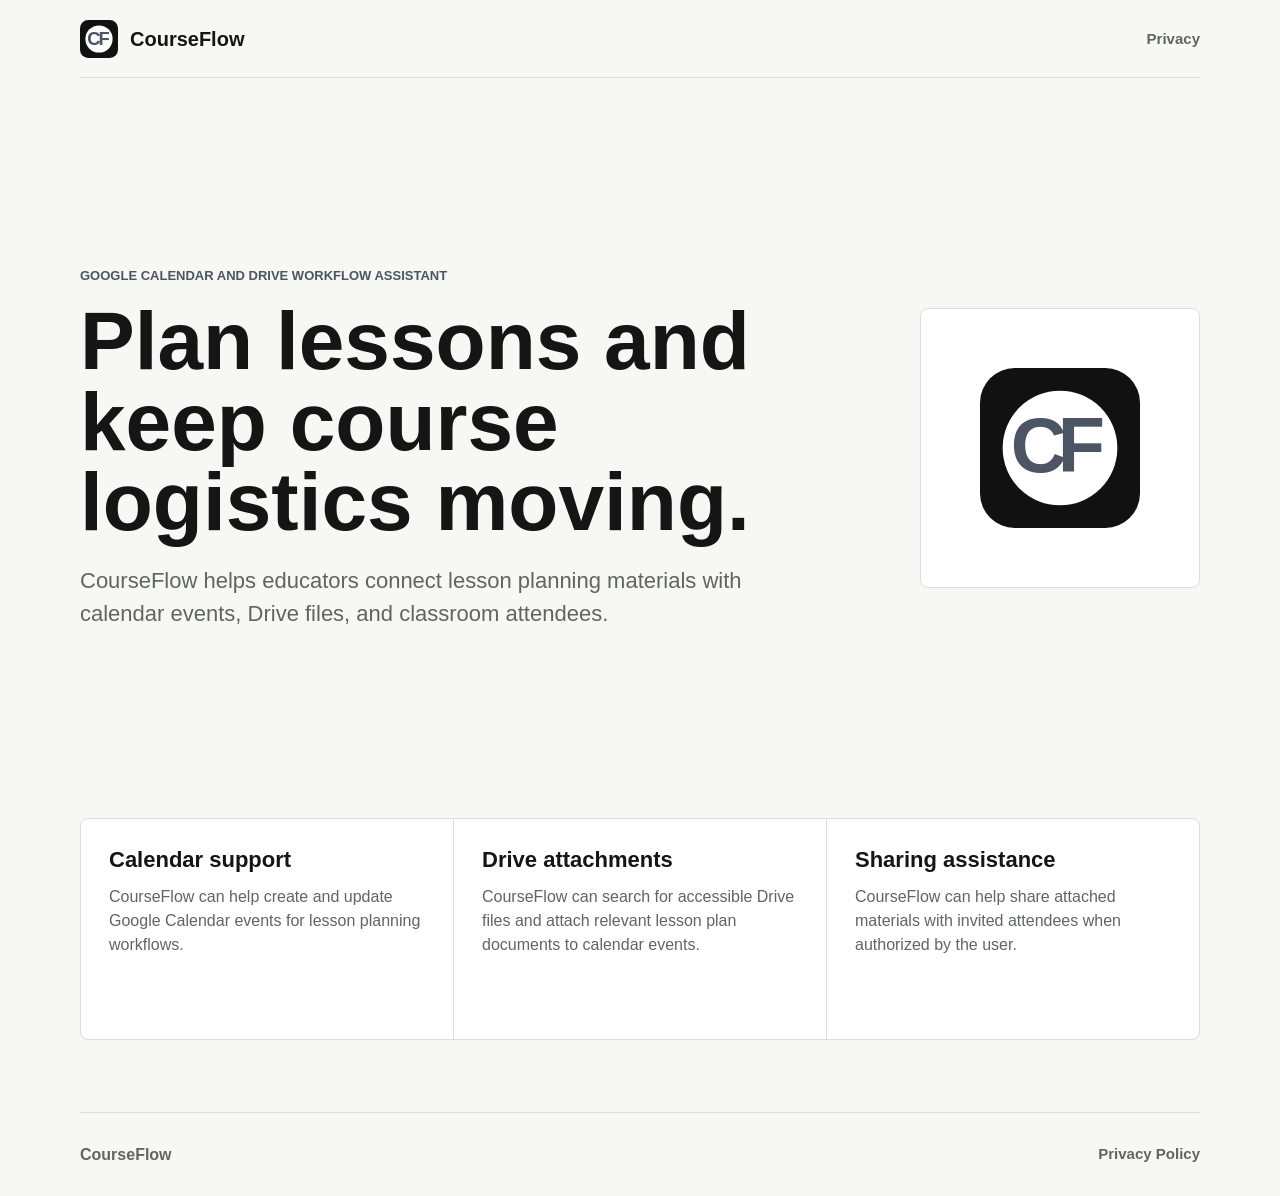
==== index.html @ b10309b8 "Add files via upload" ====
<!DOCTYPE html>
<html lang="en">
  <head>
    <meta charset="UTF-8" />
    <meta name="viewport" content="width=device-width, initial-scale=1.0" />
    <title>CourseFlow</title>
    <meta
      name="description"
      content="CourseFlow helps educators create, attach, and share lesson planning materials with Google Calendar and Drive."
    />
    <link rel="icon" href="./logo.svg" type="image/svg+xml" />
    <link rel="stylesheet" href="./styles.css" />
  </head>
  <body>
    <header class="site-header">
      <a class="brand" href="./index.html" aria-label="CourseFlow home">
        <img src="./logo.svg" alt="" />
        <span>CourseFlow</span>
      </a>
      <nav aria-label="Main navigation">
        <a href="./privacy.html">Privacy</a>
      </nav>
    </header>

    <main>
      <section class="hero">
        <div class="hero-copy">
          <p class="eyebrow">Google Calendar and Drive workflow assistant</p>
          <h1>Plan lessons and keep course logistics moving.</h1>
          <p class="lede">
            CourseFlow helps educators connect lesson planning materials with calendar
            events, Drive files, and classroom attendees.
          </p>
        </div>
        <div class="logo-panel" aria-hidden="true">
          <img src="./logo.svg" alt="" />
        </div>
      </section>

      <section class="details" aria-label="CourseFlow features">
        <article>
          <h2>Calendar support</h2>
          <p>
            CourseFlow can help create and update Google Calendar events for lesson
            planning workflows.
          </p>
        </article>
        <article>
          <h2>Drive attachments</h2>
          <p>
            CourseFlow can search for accessible Drive files and attach relevant
            lesson plan documents to calendar events.
          </p>
        </article>
        <article>
          <h2>Sharing assistance</h2>
          <p>
            CourseFlow can help share attached materials with invited attendees when
            authorized by the user.
          </p>
        </article>
      </section>
    </main>

    <footer>
      <span>CourseFlow</span>
      <a href="./privacy.html">Privacy Policy</a>
    </footer>
  </body>
</html>
---- styles.css ----
:root {
  --bg: #f7f7f4;
  --text: #151515;
  --muted: #5f665f;
  --line: #ddddda;
  --panel: #ffffff;
  --accent: #4b5563;
  --soft: #e9ebe8;
}

* {
  box-sizing: border-box;
}

body {
  margin: 0;
  background: var(--bg);
  color: var(--text);
  font-family: Arial, Helvetica, sans-serif;
  line-height: 1.5;
}

a {
  color: inherit;
}

.site-header,
footer {
  display: flex;
  align-items: center;
  justify-content: space-between;
  width: min(1120px, calc(100% - 40px));
  margin: 0 auto;
}

.site-header {
  min-height: 78px;
  border-bottom: 1px solid var(--line);
}

.brand {
  display: inline-flex;
  align-items: center;
  gap: 12px;
  color: var(--text);
  font-size: 20px;
  font-weight: 700;
  text-decoration: none;
}

.brand img {
  width: 38px;
  height: 38px;
}

nav a,
footer a {
  color: var(--muted);
  font-size: 15px;
  font-weight: 700;
  text-decoration: none;
}

main {
  width: min(1120px, calc(100% - 40px));
  margin: 0 auto;
}

.hero {
  display: grid;
  grid-template-columns: minmax(0, 1fr) 280px;
  gap: 56px;
  align-items: center;
  min-height: calc(100vh - 160px);
  padding: 56px 0;
}

.eyebrow {
  margin: 0 0 16px;
  color: var(--accent);
  font-size: 13px;
  font-weight: 800;
  letter-spacing: 0;
  text-transform: uppercase;
}

h1,
h2,
p {
  margin-top: 0;
}

h1 {
  max-width: 760px;
  margin-bottom: 22px;
  font-size: clamp(44px, 8vw, 82px);
  line-height: 0.98;
  letter-spacing: 0;
}

.lede {
  max-width: 670px;
  margin-bottom: 0;
  color: var(--muted);
  font-size: 22px;
}

.logo-panel {
  display: grid;
  place-items: center;
  aspect-ratio: 1;
  background: var(--panel);
  border: 1px solid var(--line);
  border-radius: 8px;
}

.logo-panel img {
  width: 160px;
  height: 160px;
}

.details {
  display: grid;
  grid-template-columns: repeat(3, minmax(0, 1fr));
  gap: 1px;
  margin-bottom: 72px;
  overflow: hidden;
  background: var(--line);
  border: 1px solid var(--line);
  border-radius: 8px;
}

.details article {
  min-height: 220px;
  padding: 28px;
  background: var(--panel);
}

h2 {
  margin-bottom: 12px;
  font-size: 22px;
  line-height: 1.2;
}

.details p,
.policy p {
  color: var(--muted);
}

.policy {
  max-width: 780px;
  padding: 62px 0 80px;
}

.policy h1 {
  font-size: clamp(40px, 7vw, 64px);
}

.updated {
  padding-bottom: 28px;
  border-bottom: 1px solid var(--line);
}

.policy section {
  padding: 26px 0;
  border-bottom: 1px solid var(--line);
}

.policy a {
  color: var(--accent);
  font-weight: 700;
}

footer {
  min-height: 84px;
  color: var(--muted);
  border-top: 1px solid var(--line);
}

footer span {
  font-weight: 700;
}

@media (max-width: 760px) {
  .hero {
    grid-template-columns: 1fr;
    gap: 30px;
    min-height: auto;
  }

  .logo-panel {
    max-width: 260px;
  }

  .details {
    grid-template-columns: 1fr;
  }
}
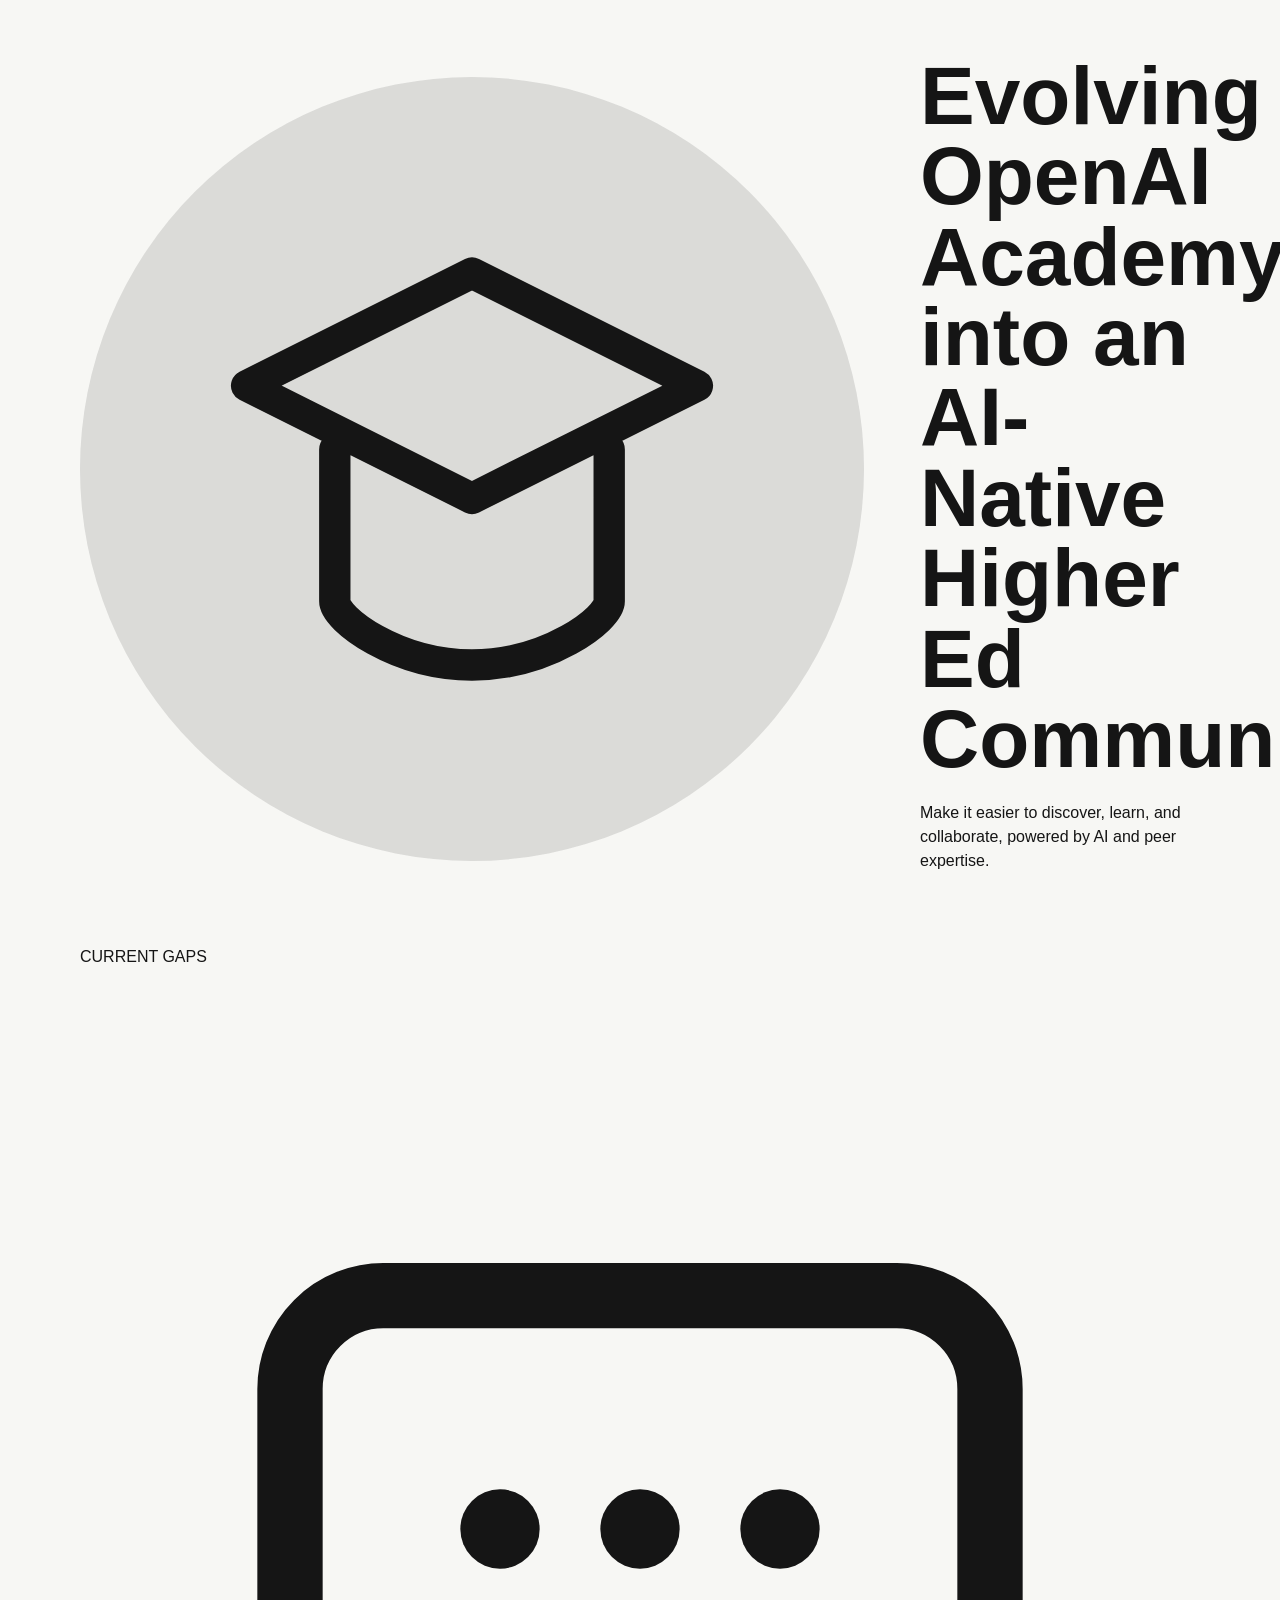
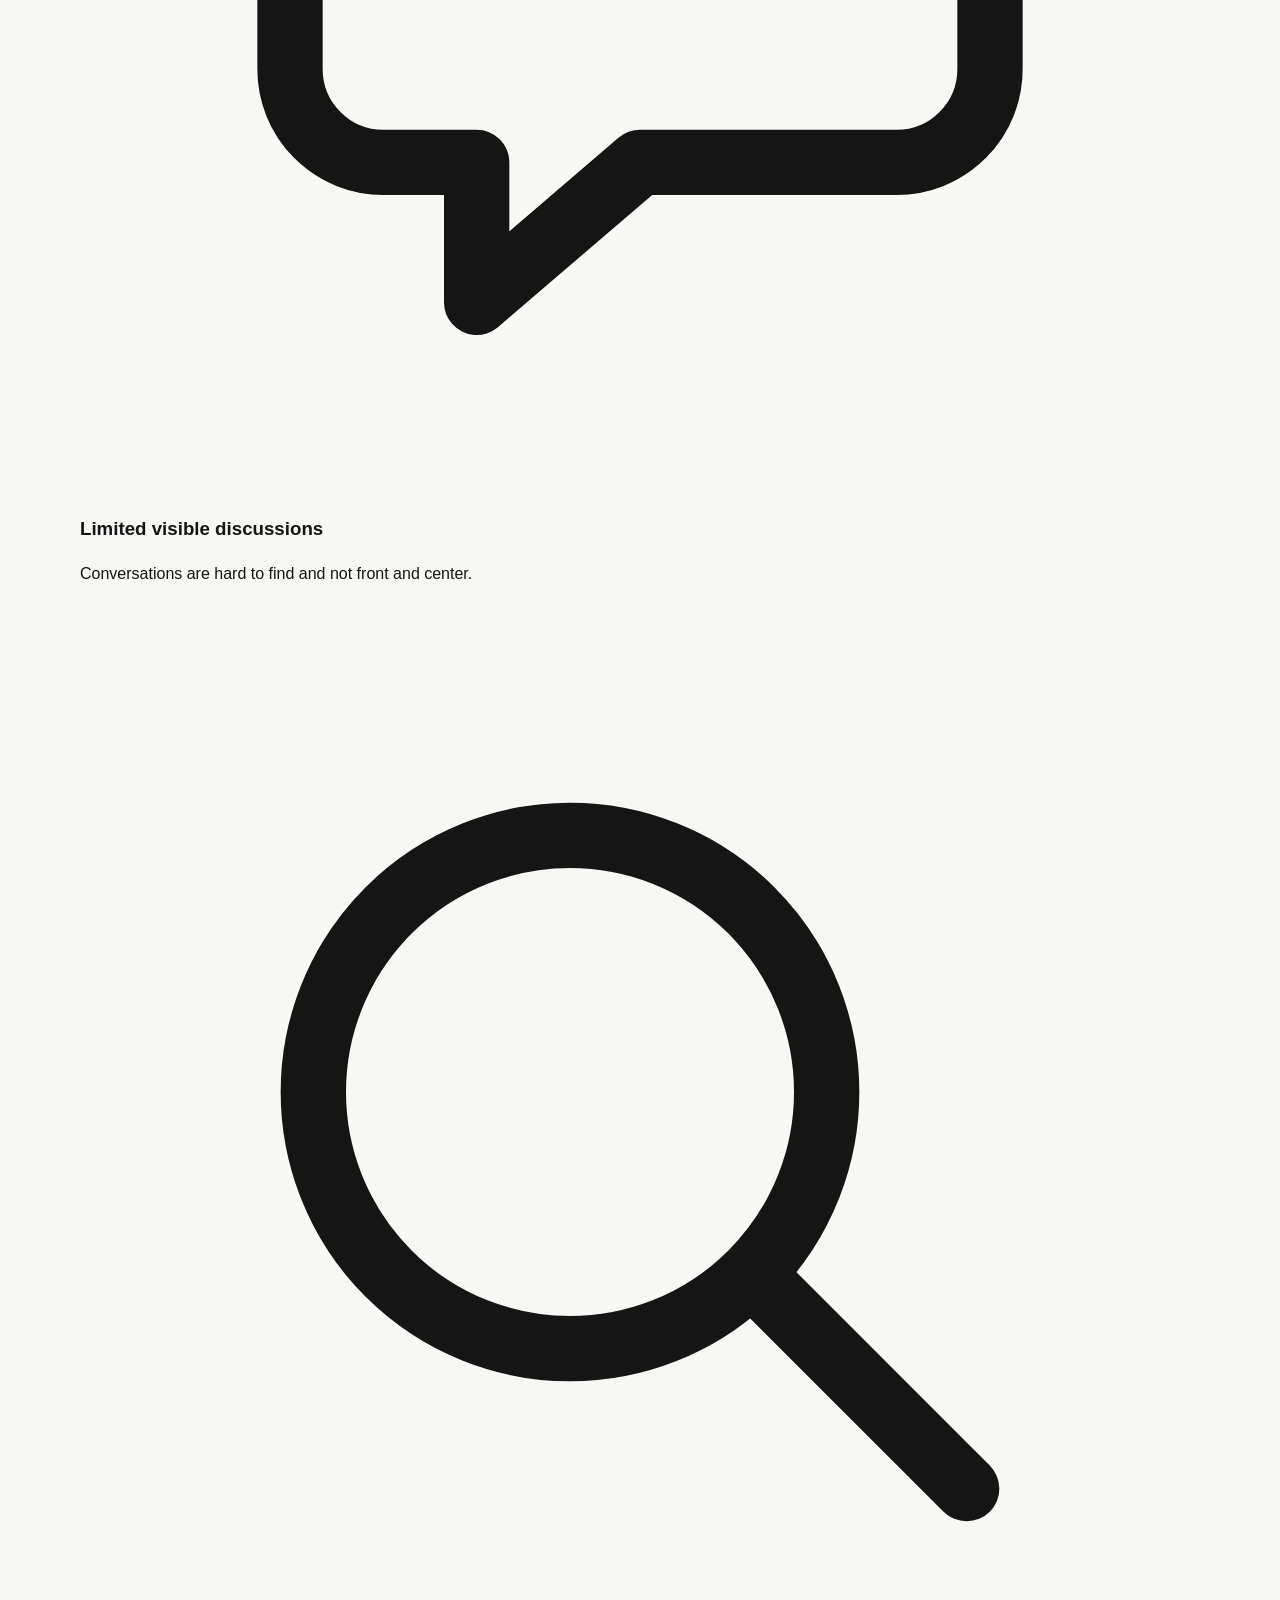
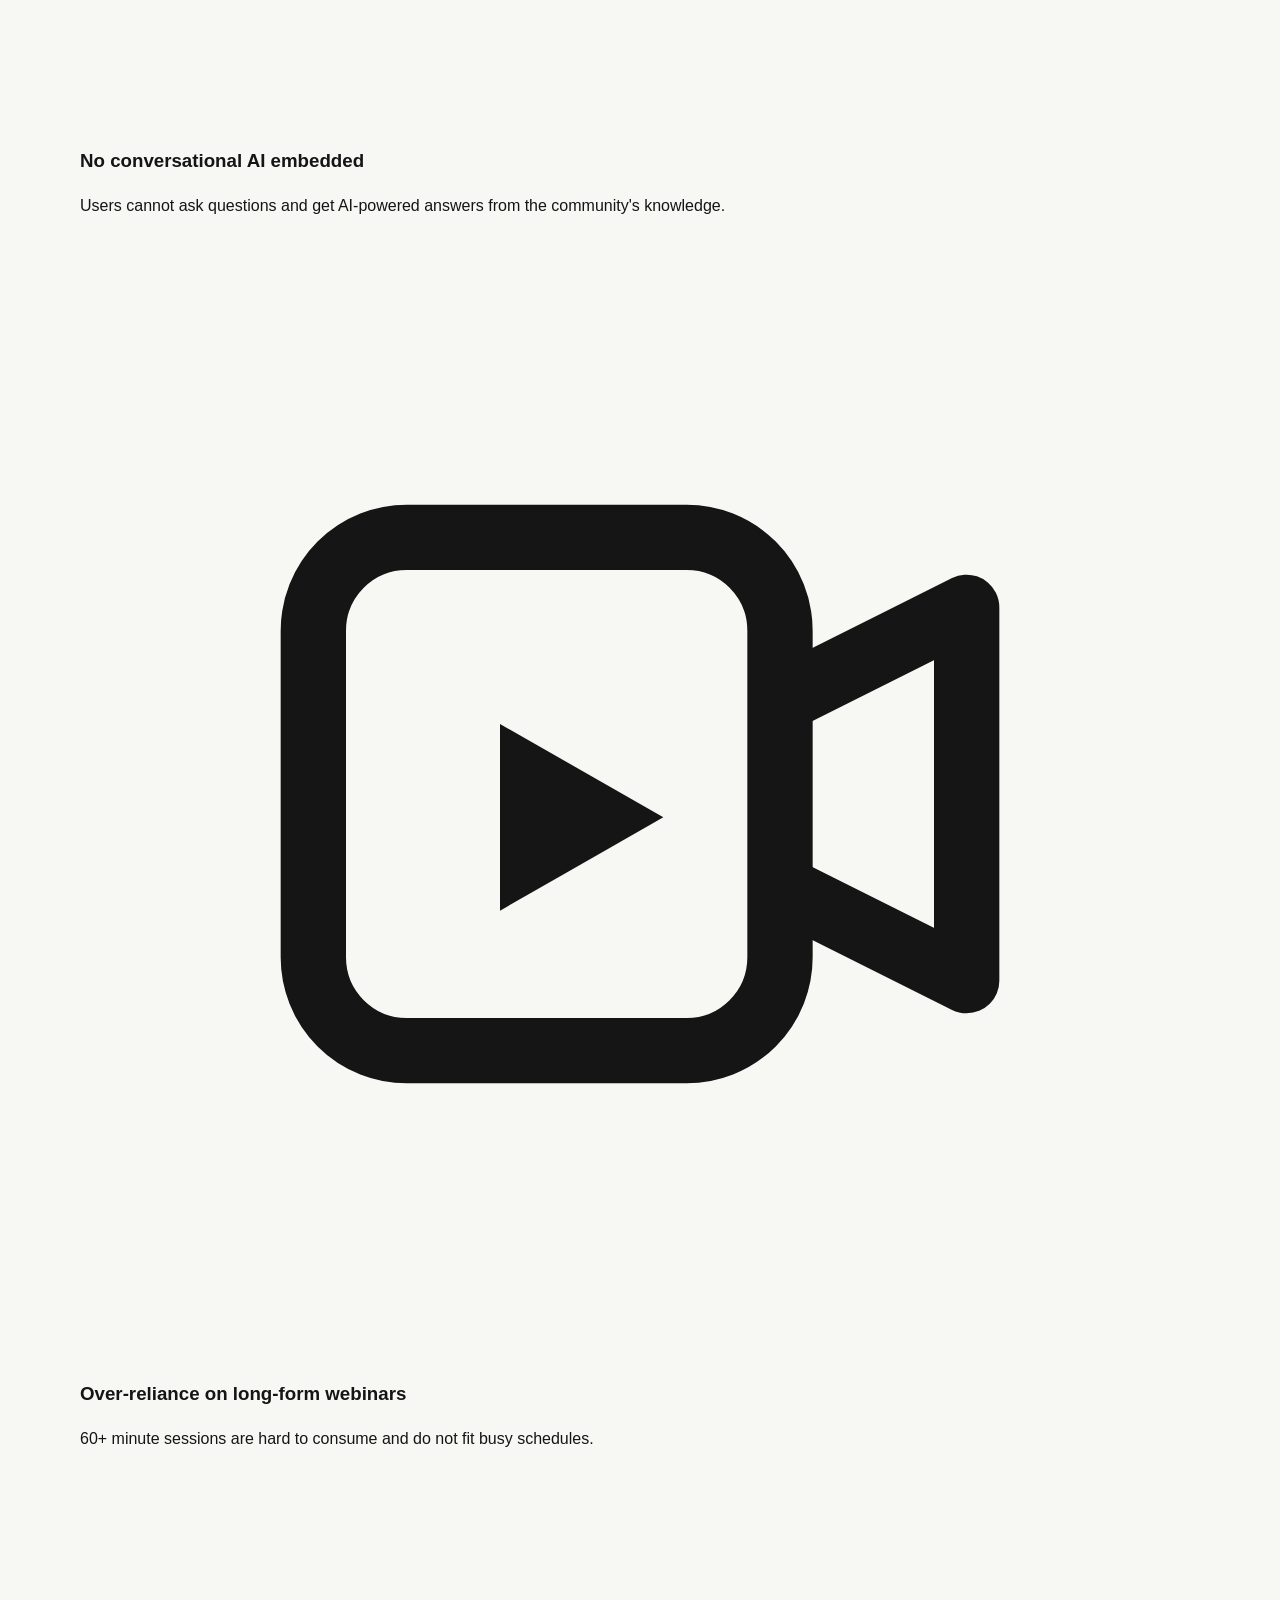
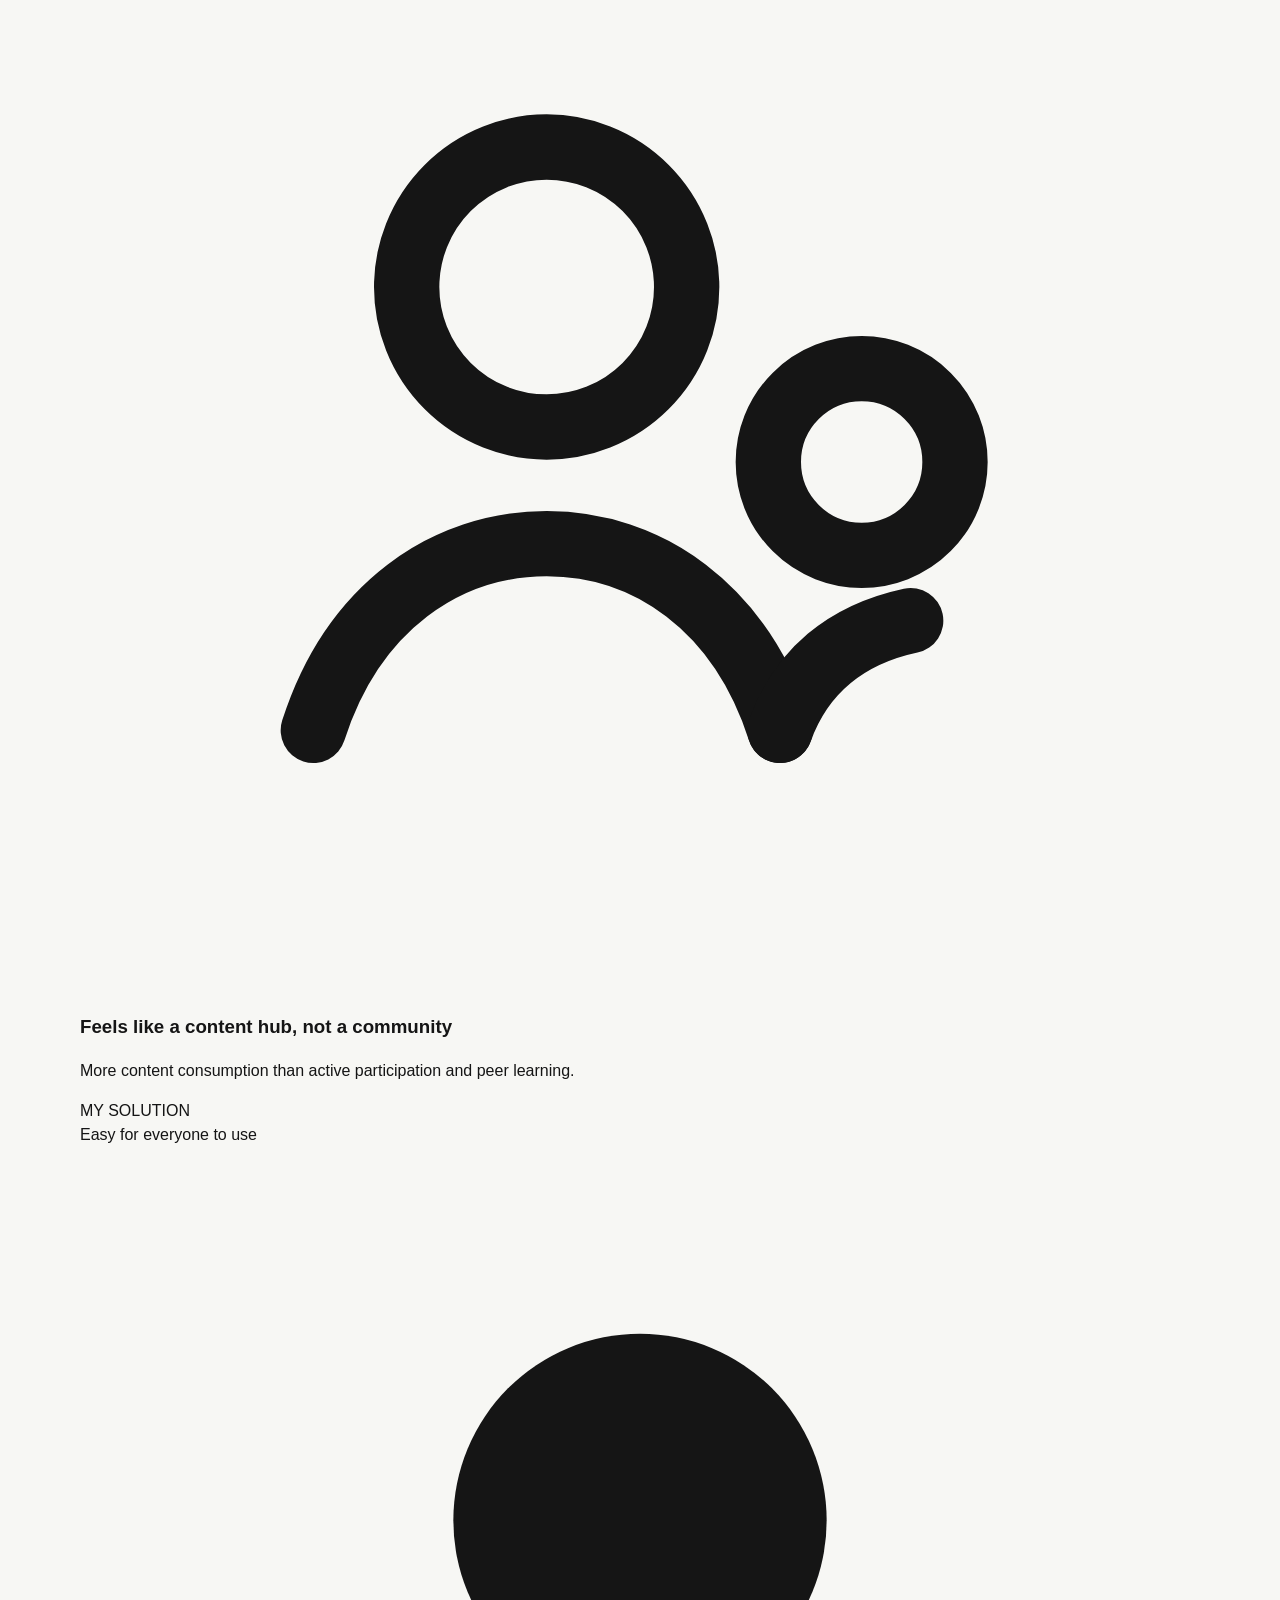
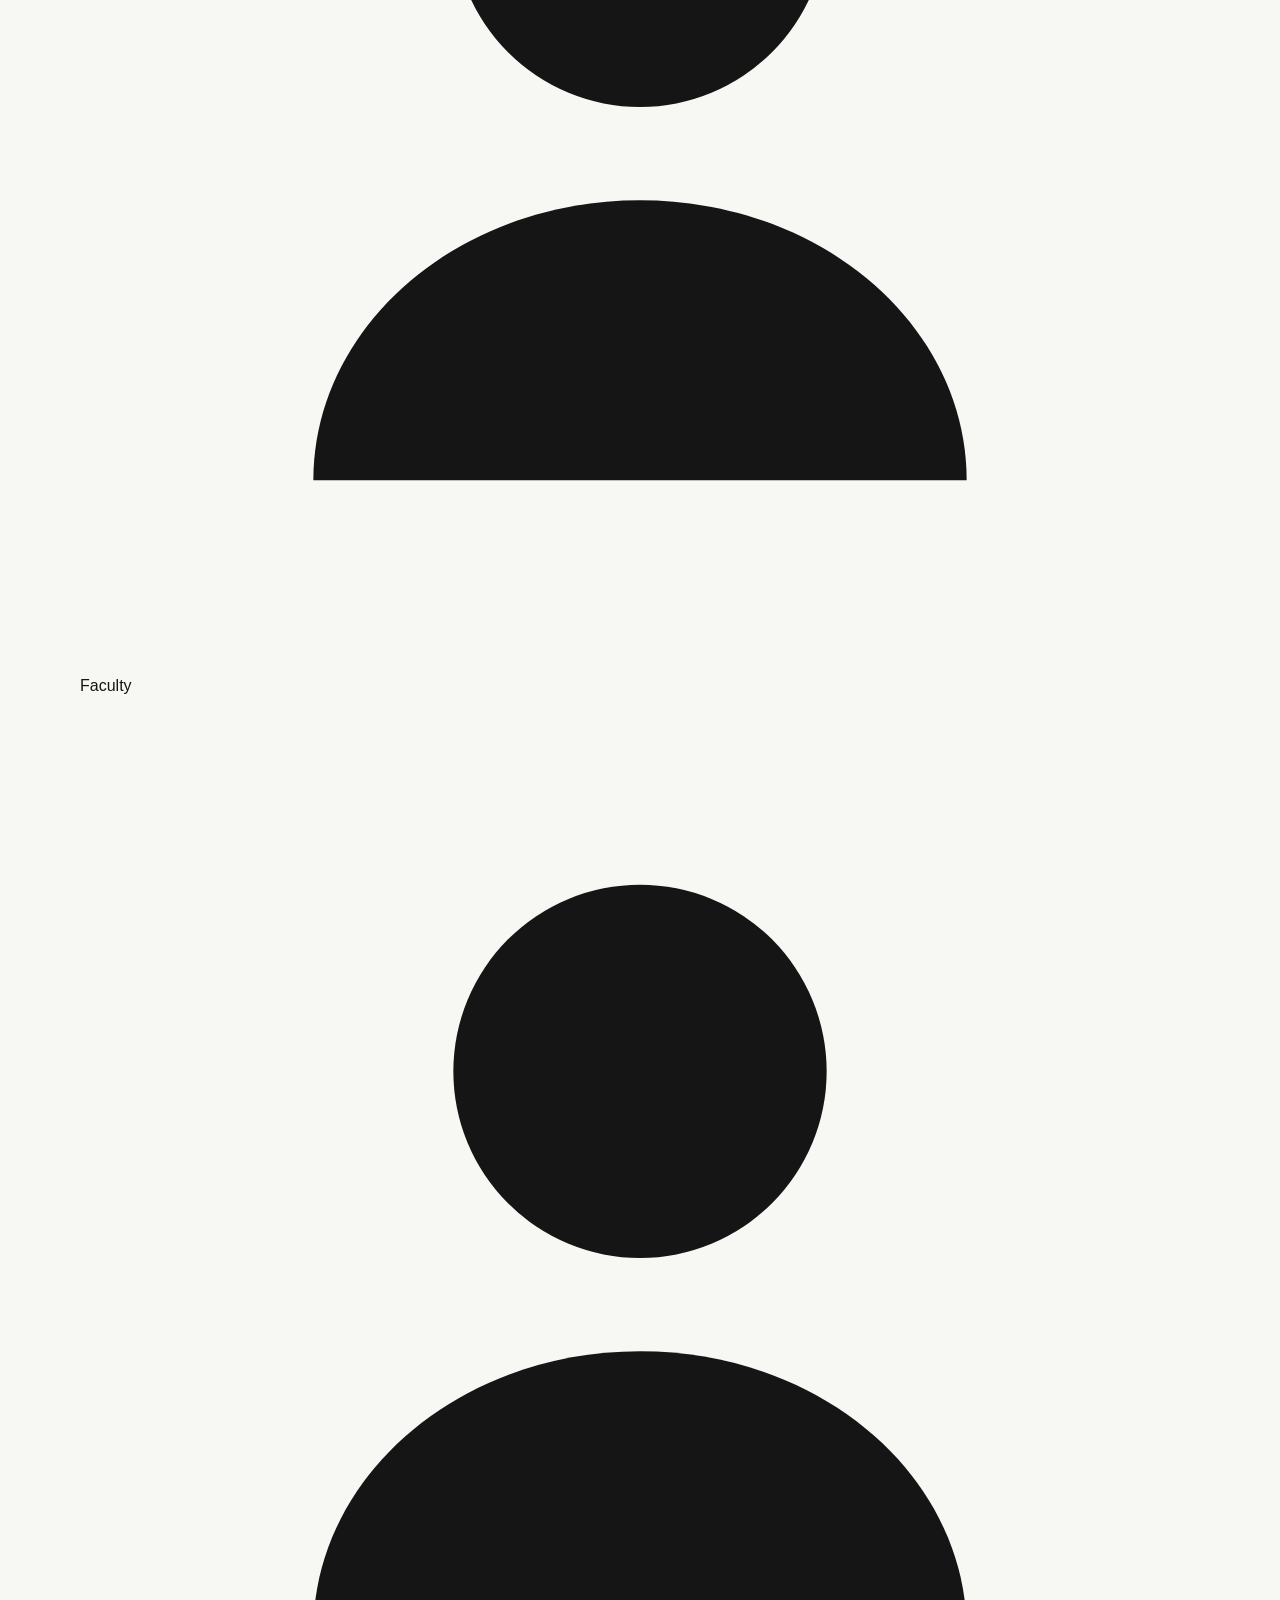
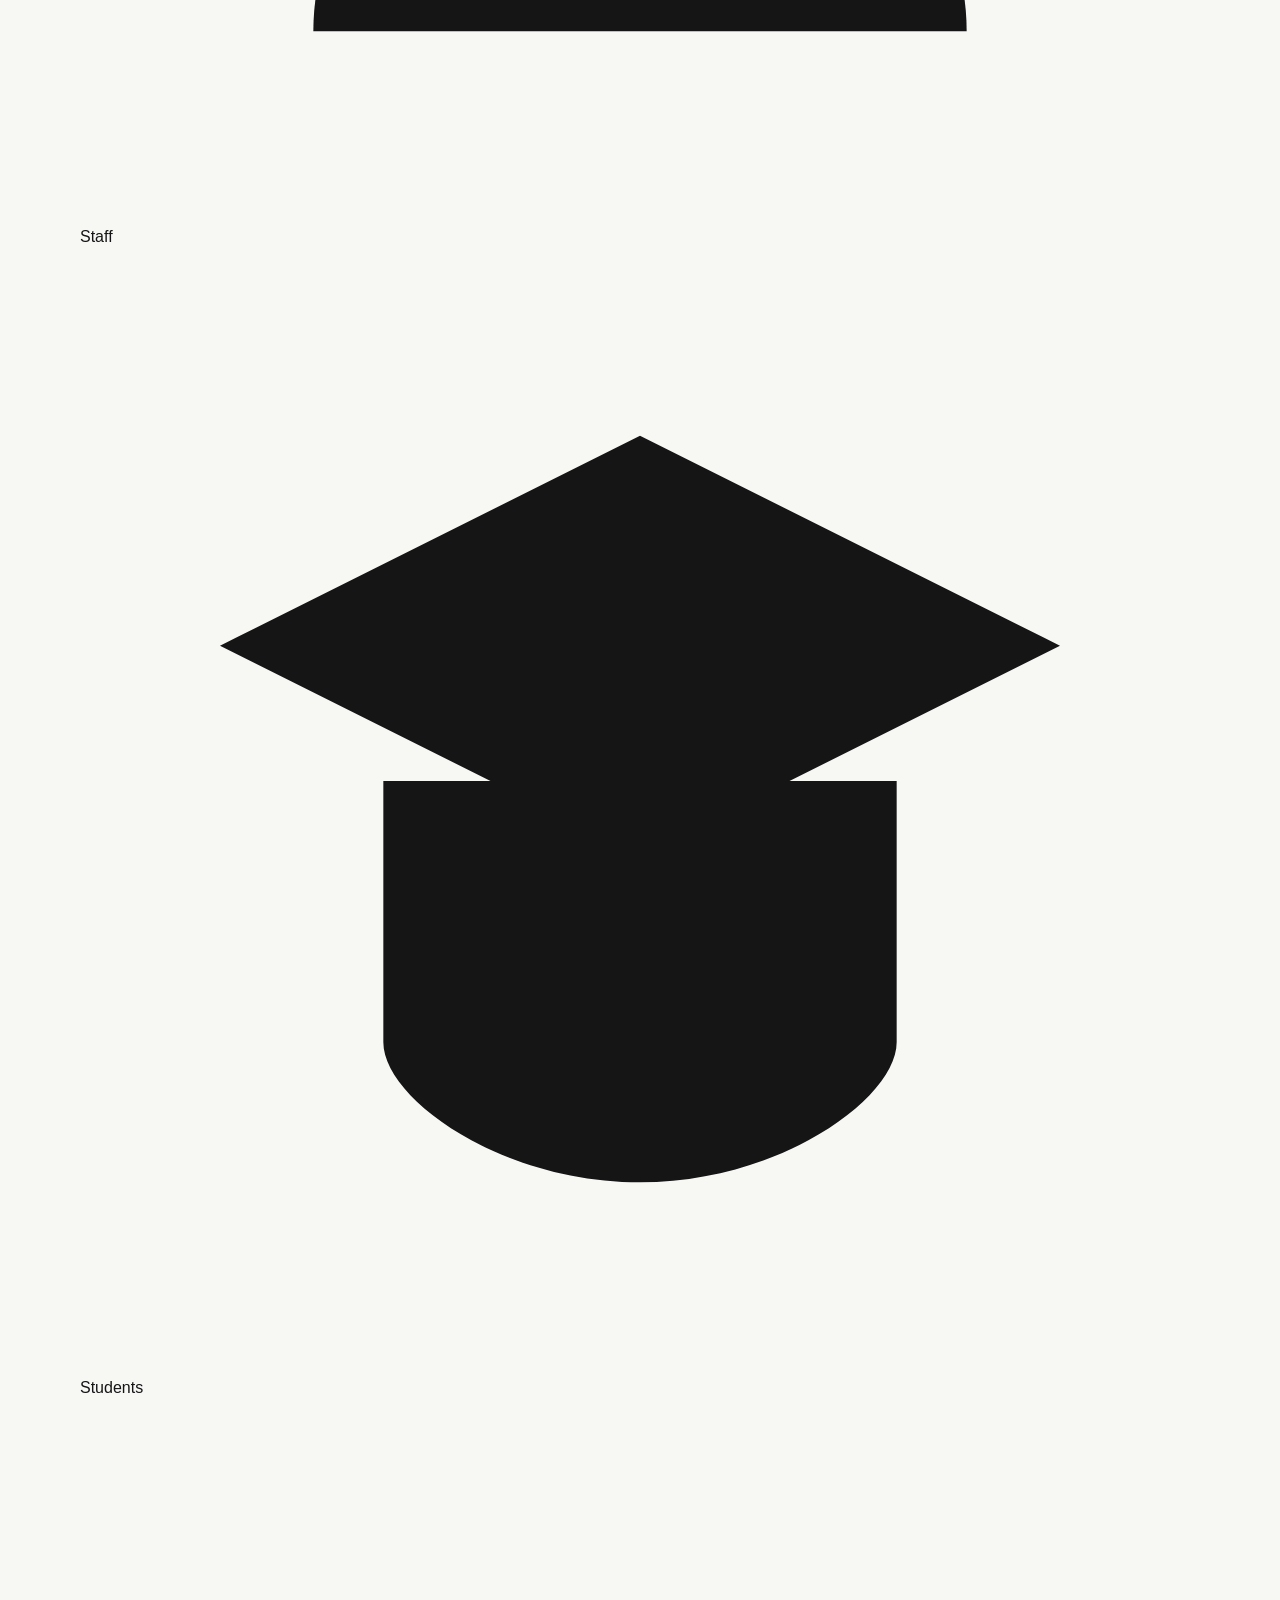
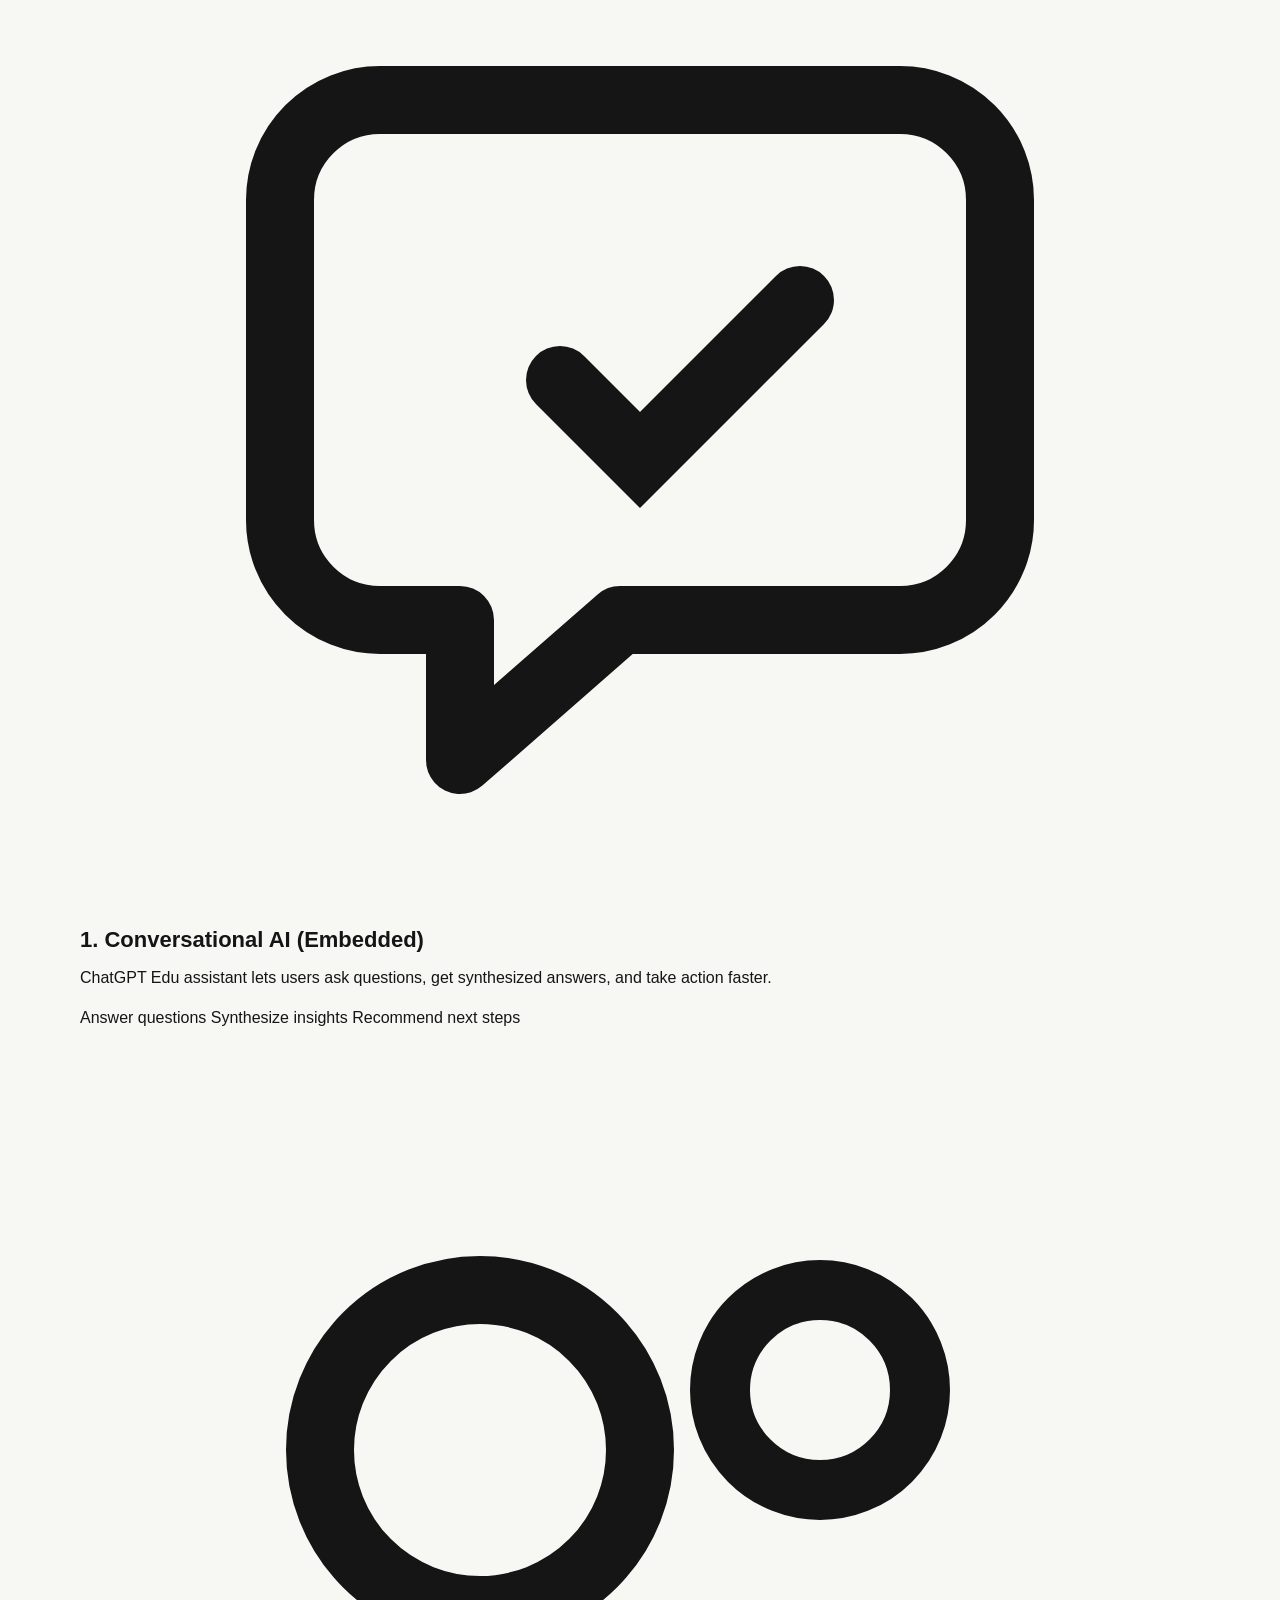
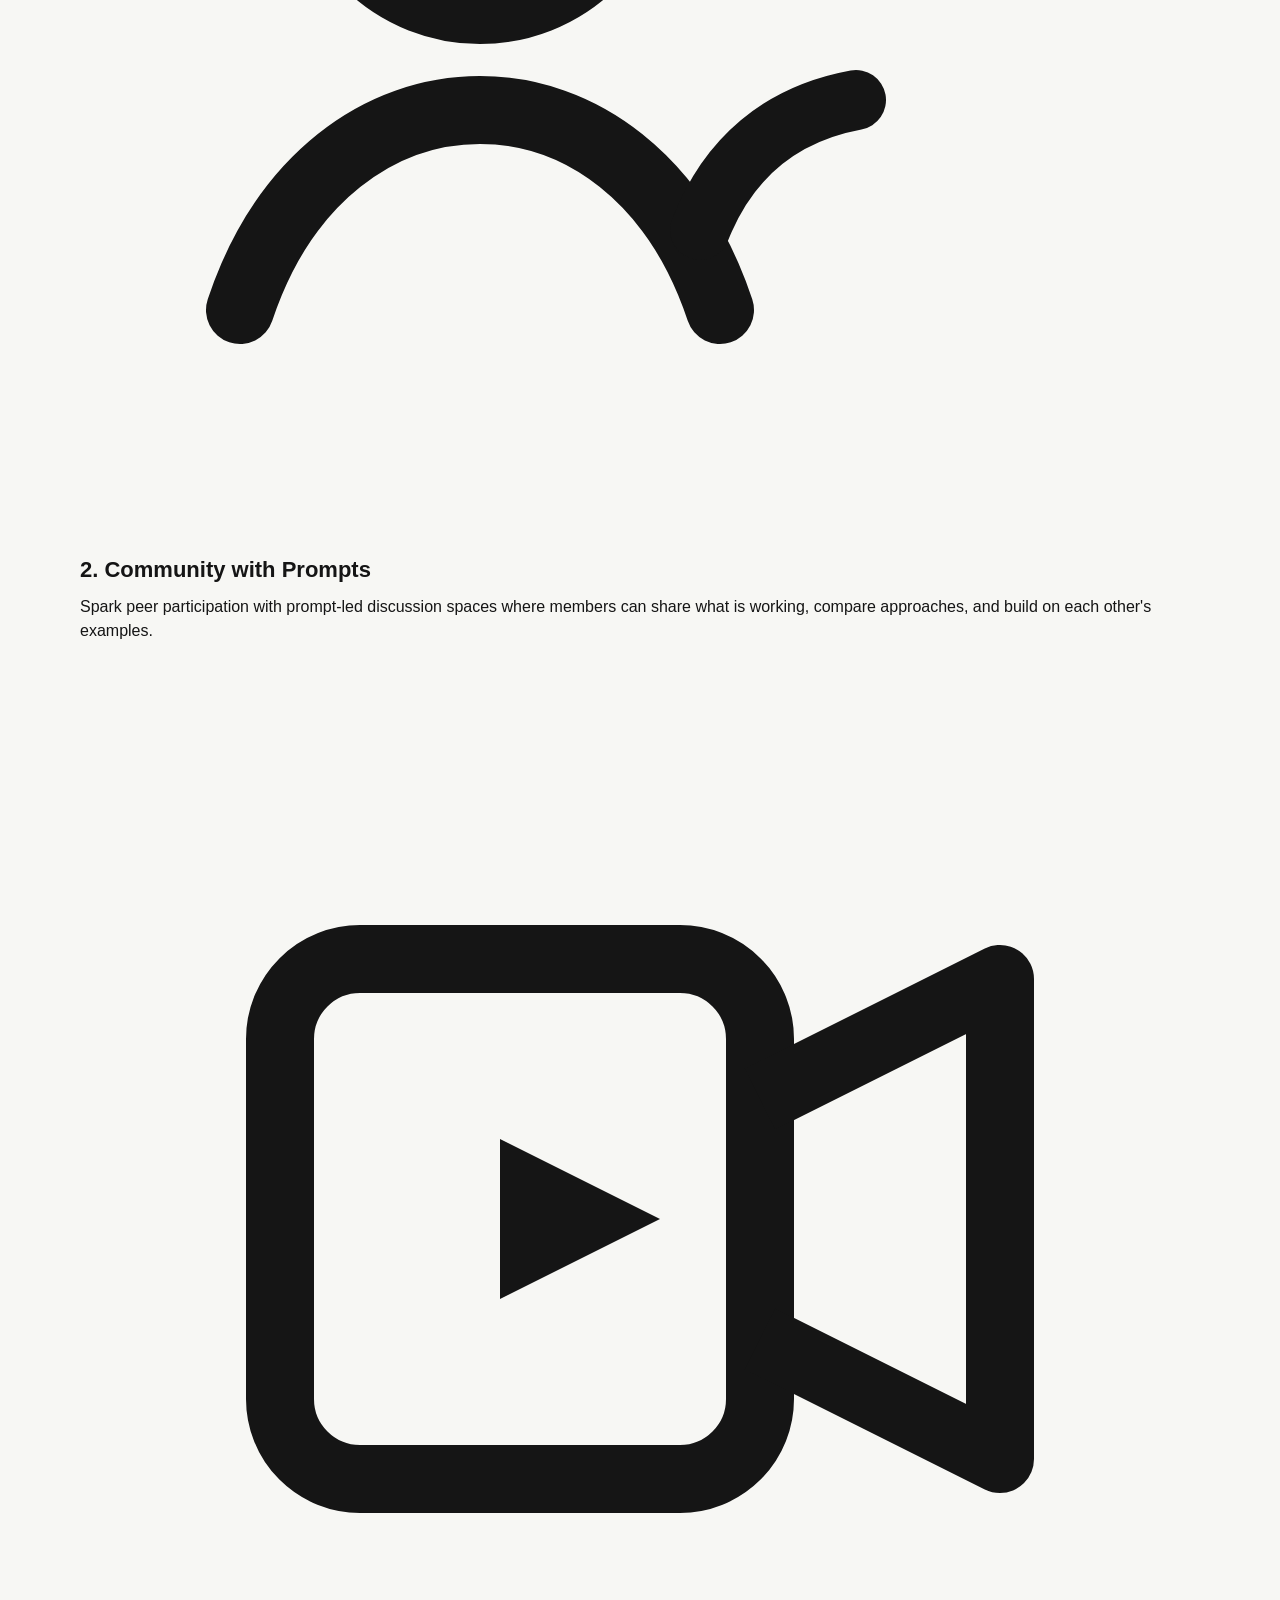
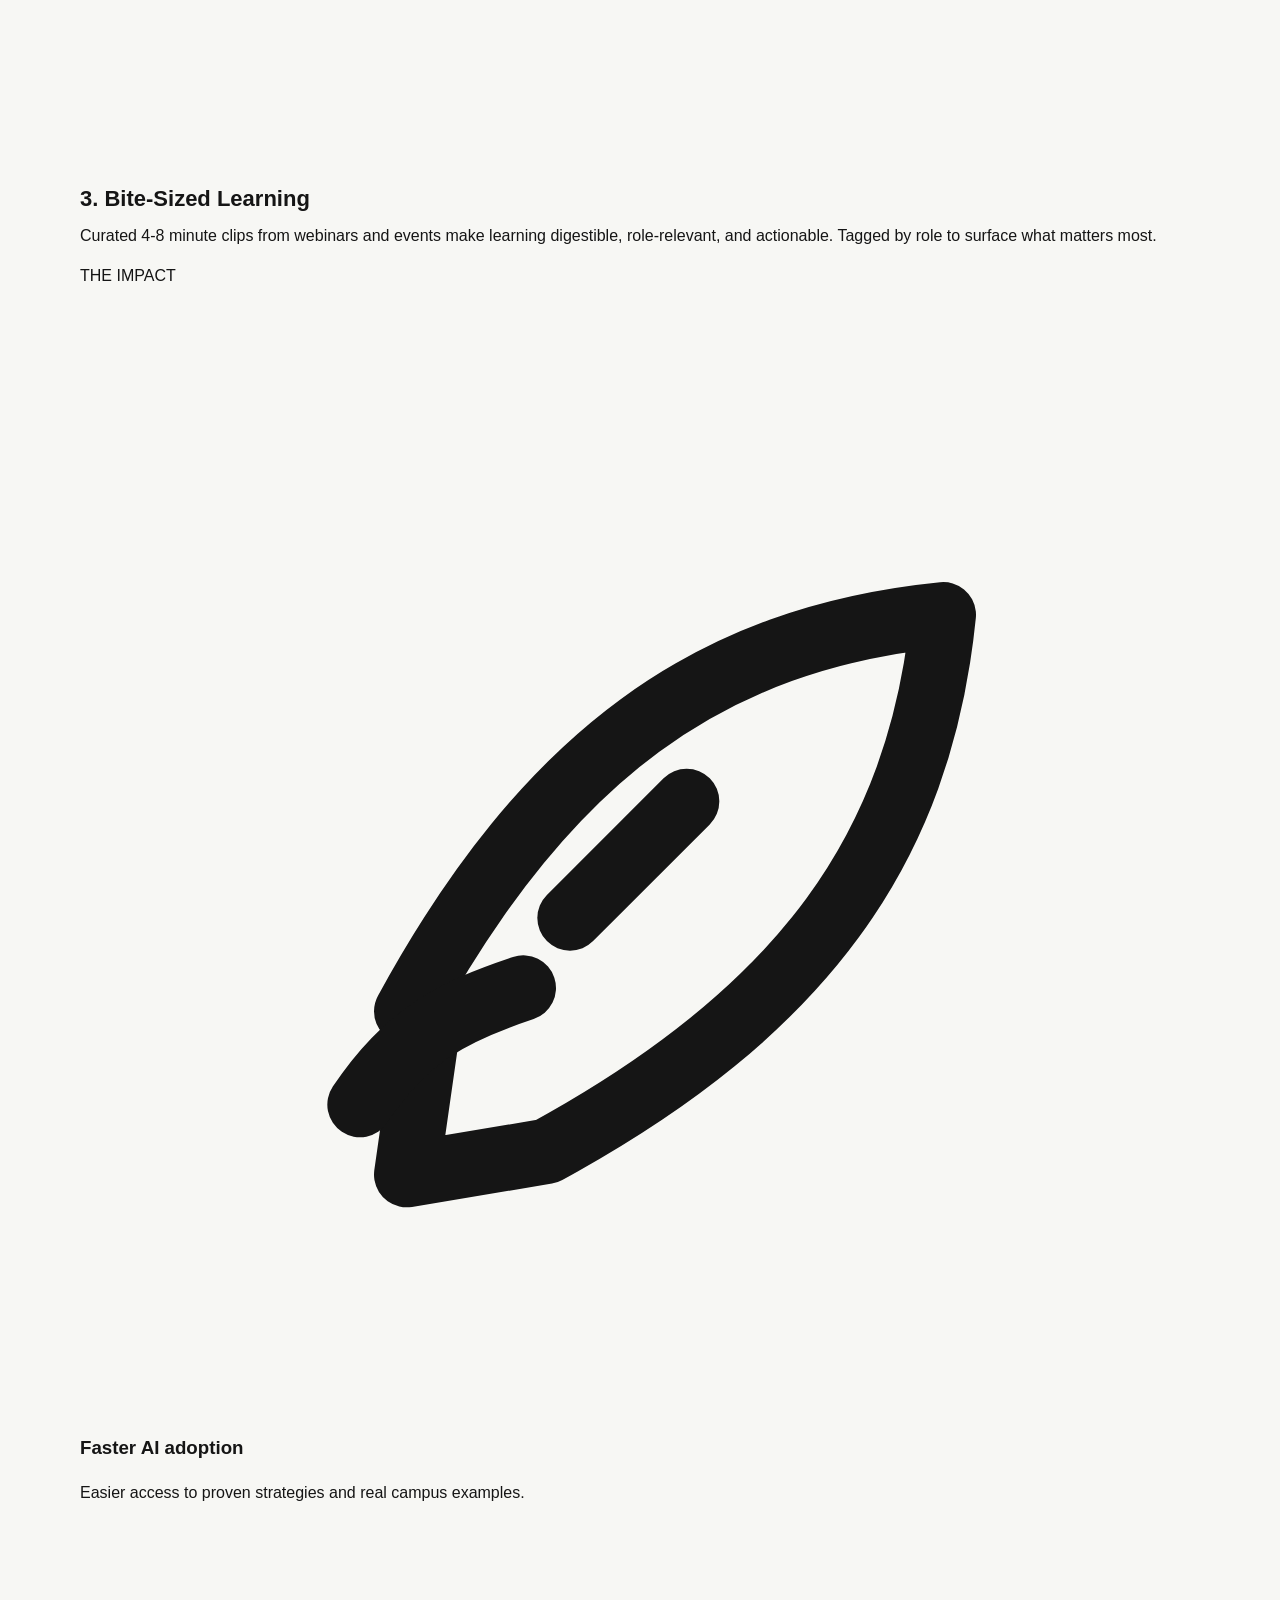
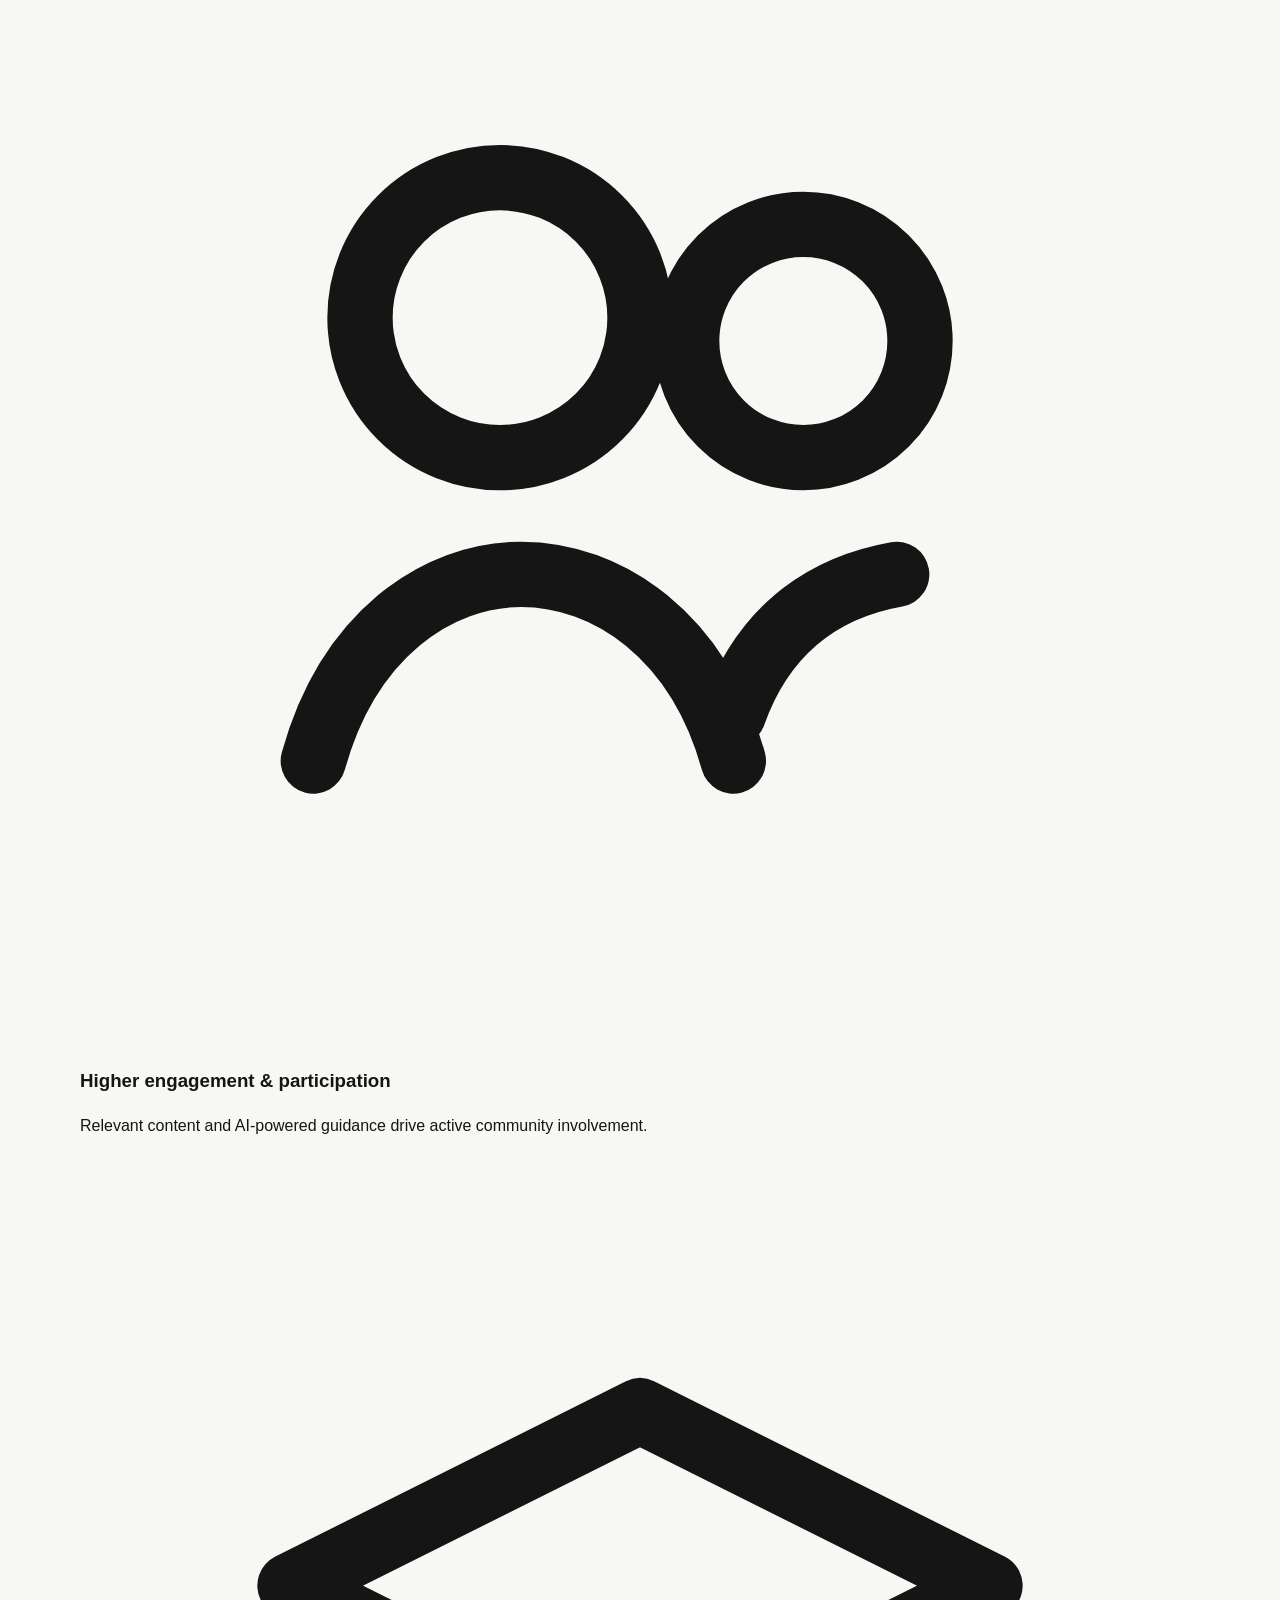
==== commit 2dd64498: "Add files via upload" ====
--- a/index.html
+++ b/index.html
@@ -3,68 +3,434 @@
   <head>
     <meta charset="UTF-8" />
     <meta name="viewport" content="width=device-width, initial-scale=1.0" />
-    <title>CourseFlow</title>
-    <meta
-      name="description"
-      content="CourseFlow helps educators create, attach, and share lesson planning materials with Google Calendar and Drive."
+    <title>OpenAI Academy Infographic</title>
+    <link rel="preconnect" href="https://fonts.googleapis.com" />
+    <link rel="preconnect" href="https://fonts.gstatic.com" crossorigin />
+    <link
+      href="https://fonts.googleapis.com/css2?family=Manrope:wght@400;500;600;700;800&display=swap"
+      rel="stylesheet"
     />
-    <link rel="icon" href="./logo.svg" type="image/svg+xml" />
     <link rel="stylesheet" href="./styles.css" />
   </head>
   <body>
-    <header class="site-header">
-      <a class="brand" href="./index.html" aria-label="CourseFlow home">
-        <img src="./logo.svg" alt="" />
-        <span>CourseFlow</span>
-      </a>
-      <nav aria-label="Main navigation">
-        <a href="./privacy.html">Privacy</a>
-      </nav>
-    </header>
-
-    <main>
-      <section class="hero">
-        <div class="hero-copy">
-          <p class="eyebrow">Google Calendar and Drive workflow assistant</p>
-          <h1>Plan lessons and keep course logistics moving.</h1>
-          <p class="lede">
-            CourseFlow helps educators connect lesson planning materials with calendar
-            events, Drive files, and classroom attendees.
+    <div class="page-shell">
+      <main class="infographic">
+        <section class="hero">
+          <div class="hero-mark" aria-hidden="true">
+            <svg viewBox="0 0 80 80" role="img">
+              <circle cx="40" cy="40" r="40" fill="currentColor" opacity="0.12"></circle>
+              <path
+                d="M40 20 17 31.5 40 43l23-11.5L40 20Zm-14 18v15.5c0 1.8 6.3 6.5 14 6.5s14-4.7 14-6.5V38"
+                fill="none"
+                stroke="currentColor"
+                stroke-linecap="round"
+                stroke-linejoin="round"
+                stroke-width="3.2"
+              ></path>
+            </svg>
+          </div>
+          <div class="hero-copy">
+            <h1>
+              Evolving OpenAI Academy into an
+              <span>AI-Native Higher Ed Community</span>
+            </h1>
+            <p>
+              Make it easier to discover, learn, and collaborate, powered by AI and peer
+              expertise.
+            </p>
+          </div>
+        </section>
+
+        <section class="content-grid">
+          <aside class="column column-gaps">
+            <div class="section-label gaps">CURRENT GAPS</div>
+
+            <article class="info-row">
+              <div class="icon-badge coral">
+                <svg viewBox="0 0 48 48" aria-hidden="true">
+                  <path
+                    d="M13 14h22a4 4 0 0 1 4 4v12a4 4 0 0 1-4 4H24l-7 6v-6h-4a4 4 0 0 1-4-4V18a4 4 0 0 1 4-4Z"
+                    fill="none"
+                    stroke="currentColor"
+                    stroke-width="2.8"
+                    stroke-linejoin="round"
+                  />
+                  <circle cx="18" cy="24" r="1.7" fill="currentColor" />
+                  <circle cx="24" cy="24" r="1.7" fill="currentColor" />
+                  <circle cx="30" cy="24" r="1.7" fill="currentColor" />
+                </svg>
+              </div>
+              <div>
+                <h3>Limited visible discussions</h3>
+                <p>Conversations are hard to find and not front and center.</p>
+              </div>
+            </article>
+
+            <article class="info-row">
+              <div class="icon-badge coral">
+                <svg viewBox="0 0 48 48" aria-hidden="true">
+                  <circle
+                    cx="21"
+                    cy="21"
+                    r="11"
+                    fill="none"
+                    stroke="currentColor"
+                    stroke-width="2.8"
+                  />
+                  <path
+                    d="m29 29 9 9"
+                    fill="none"
+                    stroke="currentColor"
+                    stroke-width="2.8"
+                    stroke-linecap="round"
+                  />
+                </svg>
+              </div>
+              <div>
+                <h3>No conversational AI embedded</h3>
+                <p>
+                  Users cannot ask questions and get AI-powered answers from the community's
+                  knowledge.
+                </p>
+              </div>
+            </article>
+
+            <article class="info-row">
+              <div class="icon-badge coral">
+                <svg viewBox="0 0 48 48" aria-hidden="true">
+                  <rect
+                    x="10"
+                    y="13"
+                    width="20"
+                    height="22"
+                    rx="4"
+                    fill="none"
+                    stroke="currentColor"
+                    stroke-width="2.8"
+                  />
+                  <path
+                    d="m30 20 8-4v16l-8-4"
+                    fill="none"
+                    stroke="currentColor"
+                    stroke-width="2.8"
+                    stroke-linejoin="round"
+                  />
+                  <path d="m18 21 7 4-7 4Z" fill="currentColor" />
+                </svg>
+              </div>
+              <div>
+                <h3>Over-reliance on long-form webinars</h3>
+                <p>60+ minute sessions are hard to consume and do not fit busy schedules.</p>
+              </div>
+            </article>
+
+            <article class="info-row">
+              <div class="icon-badge coral">
+                <svg viewBox="0 0 48 48" aria-hidden="true">
+                  <circle
+                    cx="20"
+                    cy="18"
+                    r="6"
+                    fill="none"
+                    stroke="currentColor"
+                    stroke-width="2.8"
+                  />
+                  <path
+                    d="M10 37c1.7-5.3 5.7-8 10-8s8.3 2.7 10 8"
+                    fill="none"
+                    stroke="currentColor"
+                    stroke-width="2.8"
+                    stroke-linecap="round"
+                  />
+                  <circle cx="33.5" cy="25.5" r="4" fill="none" stroke="currentColor" stroke-width="2.8" />
+                  <path
+                    d="M30 37c.9-2.5 2.8-4.1 5.6-4.7"
+                    fill="none"
+                    stroke="currentColor"
+                    stroke-width="2.8"
+                    stroke-linecap="round"
+                  />
+                </svg>
+              </div>
+              <div>
+                <h3>Feels like a content hub, not a community</h3>
+                <p>More content consumption than active participation and peer learning.</p>
+              </div>
+            </article>
+          </aside>
+
+          <section class="column column-solution">
+            <div class="solution-heading">
+              <div class="line"></div>
+              <div class="section-label solution">MY SOLUTION</div>
+              <div class="line"></div>
+            </div>
+
+            <div class="ease-note">Easy for everyone to use</div>
+
+            <div class="audience-row">
+              <div class="audience-pill purple">
+                <svg viewBox="0 0 24 24" aria-hidden="true">
+                  <circle cx="12" cy="8" r="4" fill="currentColor" />
+                  <path d="M5 20c0-3.3 3.1-6 7-6s7 2.7 7 6" fill="currentColor" />
+                </svg>
+                <span>Faculty</span>
+              </div>
+              <div class="audience-pill green">
+                <svg viewBox="0 0 24 24" aria-hidden="true">
+                  <circle cx="12" cy="8" r="4" fill="currentColor" />
+                  <path d="M5 20c0-3.3 3.1-6 7-6s7 2.7 7 6" fill="currentColor" />
+                </svg>
+                <span>Staff</span>
+              </div>
+              <div class="audience-pill blue">
+                <svg viewBox="0 0 24 24" aria-hidden="true">
+                  <path
+                    d="M12 4 3 8.5 12 13l9-4.5L12 4Zm-5.5 7.4V17c0 1.2 2.5 3 5.5 3s5.5-1.8 5.5-3v-5.6"
+                    fill="currentColor"
+                  />
+                </svg>
+                <span>Students</span>
+              </div>
+            </div>
+
+            <div class="solution-stack">
+              <article class="solution-card">
+                <div class="solution-icon">
+                  <svg viewBox="0 0 56 56" aria-hidden="true">
+                    <path
+                      d="M15 15h26a5 5 0 0 1 5 5v16a5 5 0 0 1-5 5H27l-8 7v-7h-4a5 5 0 0 1-5-5V20a5 5 0 0 1 5-5Z"
+                      fill="none"
+                      stroke="currentColor"
+                      stroke-width="3.4"
+                      stroke-linejoin="round"
+                    />
+                    <path d="m24 29 4 4 8-8" fill="none" stroke="currentColor" stroke-width="3.4" stroke-linecap="round" />
+                  </svg>
+                </div>
+                <div class="solution-copy">
+                  <h2>1. Conversational AI (Embedded)</h2>
+                  <p>
+                    ChatGPT Edu assistant lets users ask questions, get synthesized answers,
+                    and take action faster.
+                  </p>
+                  <div class="feature-row">
+                    <span>Answer questions</span>
+                    <span>Synthesize insights</span>
+                    <span>Recommend next steps</span>
+                  </div>
+                </div>
+              </article>
+
+              <article class="solution-card">
+                <div class="solution-icon">
+                  <svg viewBox="0 0 56 56" aria-hidden="true">
+                    <circle
+                      cx="20"
+                      cy="21"
+                      r="8"
+                      fill="none"
+                      stroke="currentColor"
+                      stroke-width="3.4"
+                    />
+                    <circle
+                      cx="37"
+                      cy="18"
+                      r="5"
+                      fill="none"
+                      stroke="currentColor"
+                      stroke-width="3"
+                    />
+                    <path
+                      d="M8 44c2.2-6.6 7-10 12-10 5 0 9.8 3.4 12 10"
+                      fill="none"
+                      stroke="currentColor"
+                      stroke-width="3.4"
+                      stroke-linecap="round"
+                    />
+                    <path
+                      d="M31 40c1.4-3.6 4-5.8 7.8-6.5"
+                      fill="none"
+                      stroke="currentColor"
+                      stroke-width="3"
+                      stroke-linecap="round"
+                    />
+                  </svg>
+                </div>
+                <div class="solution-copy">
+                  <h2>2. Community with Prompts</h2>
+                  <p>
+                    Spark peer participation with prompt-led discussion spaces where members
+                    can share what is working, compare approaches, and build on each other's
+                    examples.
+                  </p>
+                </div>
+              </article>
+
+              <article class="solution-card">
+                <div class="solution-icon">
+                  <svg viewBox="0 0 56 56" aria-hidden="true">
+                    <rect
+                      x="10"
+                      y="15"
+                      width="24"
+                      height="26"
+                      rx="4"
+                      fill="none"
+                      stroke="currentColor"
+                      stroke-width="3.4"
+                    />
+                    <path
+                      d="m34 22 12-6v24l-12-6"
+                      fill="none"
+                      stroke="currentColor"
+                      stroke-width="3.4"
+                      stroke-linejoin="round"
+                    />
+                    <path d="m21 24 8 4-8 4Z" fill="currentColor" />
+                  </svg>
+                </div>
+                <div class="solution-copy">
+                  <h2>3. Bite-Sized Learning</h2>
+                  <p>
+                    Curated 4-8 minute clips from webinars and events make learning digestible,
+                    role-relevant, and actionable. Tagged by role to surface what matters most.
+                  </p>
+                </div>
+              </article>
+            </div>
+          </section>
+
+          <aside class="column column-impact">
+            <div class="section-label impact">THE IMPACT</div>
+
+            <article class="info-row impact-row">
+              <div class="icon-badge mint">
+                <svg viewBox="0 0 48 48" aria-hidden="true">
+                  <path
+                    d="M14 31c6-11 13-16 23-17-1 10-6 17-17 23l-6 1 1-7Z"
+                    fill="none"
+                    stroke="currentColor"
+                    stroke-width="2.8"
+                    stroke-linejoin="round"
+                  />
+                  <path d="m21 27 5-5" fill="none" stroke="currentColor" stroke-width="2.8" stroke-linecap="round" />
+                  <path d="M12 35c2-3 4-4 7-5" fill="none" stroke="currentColor" stroke-width="2.8" stroke-linecap="round" />
+                </svg>
+              </div>
+              <div>
+                <h3>Faster AI adoption</h3>
+                <p>Easier access to proven strategies and real campus examples.</p>
+              </div>
+            </article>
+
+            <article class="info-row impact-row">
+              <div class="icon-badge mint">
+                <svg viewBox="0 0 48 48" aria-hidden="true">
+                  <circle
+                    cx="18"
+                    cy="17"
+                    r="6"
+                    fill="none"
+                    stroke="currentColor"
+                    stroke-width="2.8"
+                  />
+                  <circle
+                    cx="31"
+                    cy="18"
+                    r="5"
+                    fill="none"
+                    stroke="currentColor"
+                    stroke-width="2.8"
+                  />
+                  <path
+                    d="M10 36c1.5-5.4 5.3-8 8.9-8 3.7 0 7.6 2.6 9.1 8"
+                    fill="none"
+                    stroke="currentColor"
+                    stroke-width="2.8"
+                    stroke-linecap="round"
+                  />
+                  <path
+                    d="M28 34c1.2-3.4 3.6-5.4 7-6"
+                    fill="none"
+                    stroke="currentColor"
+                    stroke-width="2.8"
+                    stroke-linecap="round"
+                  />
+                </svg>
+              </div>
+              <div>
+                <h3>Higher engagement &amp; participation</h3>
+                <p>Relevant content and AI-powered guidance drive active community involvement.</p>
+              </div>
+            </article>
+
+            <article class="info-row impact-row">
+              <div class="icon-badge mint">
+                <svg viewBox="0 0 48 48" aria-hidden="true">
+                  <path
+                    d="M24 11 9 18.5 24 26l15-7.5L24 11Zm-9 12.3V33c0 2 4.1 5 9 5s9-3 9-5v-9.7"
+                    fill="none"
+                    stroke="currentColor"
+                    stroke-width="2.8"
+                    stroke-linejoin="round"
+                  />
+                </svg>
+              </div>
+              <div>
+                <h3>Stronger peer learning network</h3>
+                <p>Institutions learn from each other and scale what works.</p>
+              </div>
+            </article>
+
+            <article class="info-row impact-row">
+              <div class="icon-badge mint">
+                <svg viewBox="0 0 48 48" aria-hidden="true">
+                  <path
+                    d="M13 34V22m10 12V16m10 18V11m-20 25h22"
+                    fill="none"
+                    stroke="currentColor"
+                    stroke-width="2.8"
+                    stroke-linecap="round"
+                  />
+                  <path
+                    d="m27 16 6-5 5 5"
+                    fill="none"
+                    stroke="currentColor"
+                    stroke-width="2.8"
+                    stroke-linecap="round"
+                    stroke-linejoin="round"
+                  />
+                </svg>
+              </div>
+              <div>
+                <h3>Scalable knowledge base</h3>
+                <p>AI-powered discovery creates a living, growing repository of insights.</p>
+              </div>
+            </article>
+          </aside>
+        </section>
+
+        <section class="footer-banner">
+          <div class="footer-mark" aria-hidden="true">
+            <svg viewBox="0 0 44 44">
+              <path
+                d="M22 5c1.8 7.4 5.6 11.2 13 13-7.4 1.8-11.2 5.6-13 13-1.8-7.4-5.6-11.2-13-13 7.4-1.8 11.2-5.6 13-13Z"
+                fill="none"
+                stroke="currentColor"
+                stroke-width="2.8"
+                stroke-linejoin="round"
+              />
+            </svg>
+          </div>
+          <p>
+            From a content hub to an AI-native community where higher ed leaders
+            <span>connect, learn, and lead.</span>
           </p>
-        </div>
-        <div class="logo-panel" aria-hidden="true">
-          <img src="./logo.svg" alt="" />
-        </div>
-      </section>
-
-      <section class="details" aria-label="CourseFlow features">
-        <article>
-          <h2>Calendar support</h2>
-          <p>
-            CourseFlow can help create and update Google Calendar events for lesson
-            planning workflows.
-          </p>
-        </article>
-        <article>
-          <h2>Drive attachments</h2>
-          <p>
-            CourseFlow can search for accessible Drive files and attach relevant
-            lesson plan documents to calendar events.
-          </p>
-        </article>
-        <article>
-          <h2>Sharing assistance</h2>
-          <p>
-            CourseFlow can help share attached materials with invited attendees when
-            authorized by the user.
-          </p>
-        </article>
-      </section>
-    </main>
-
-    <footer>
-      <span>CourseFlow</span>
-      <a href="./privacy.html">Privacy Policy</a>
-    </footer>
+        </section>
+      </main>
+    </div>
+
+    <script src="./app.js"></script>
   </body>
 </html>
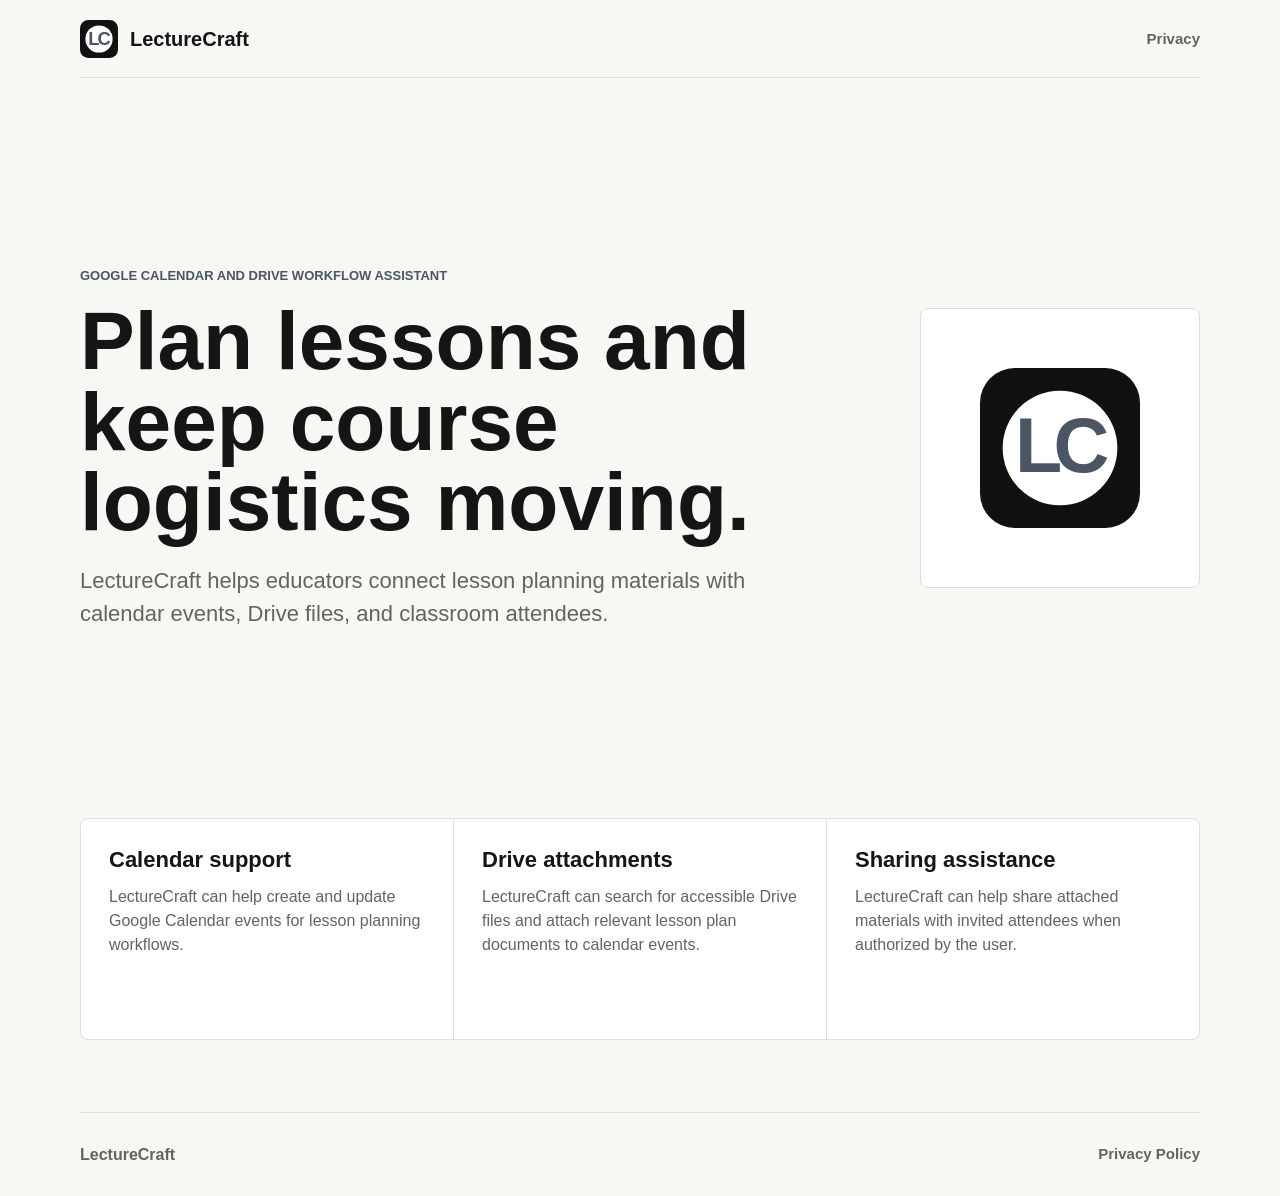
==== commit 075e73f0: "Add files via upload" ====
--- a/index.html
+++ b/index.html
@@ -3,434 +3,68 @@
   <head>
     <meta charset="UTF-8" />
     <meta name="viewport" content="width=device-width, initial-scale=1.0" />
-    <title>OpenAI Academy Infographic</title>
-    <link rel="preconnect" href="https://fonts.googleapis.com" />
-    <link rel="preconnect" href="https://fonts.gstatic.com" crossorigin />
-    <link
-      href="https://fonts.googleapis.com/css2?family=Manrope:wght@400;500;600;700;800&display=swap"
-      rel="stylesheet"
+    <title>LectureCraft</title>
+    <meta
+      name="description"
+      content="LectureCraft helps educators create, attach, and share lesson planning materials with Google Calendar and Drive."
     />
+    <link rel="icon" href="./logo.svg" type="image/svg+xml" />
     <link rel="stylesheet" href="./styles.css" />
   </head>
   <body>
-    <div class="page-shell">
-      <main class="infographic">
-        <section class="hero">
-          <div class="hero-mark" aria-hidden="true">
-            <svg viewBox="0 0 80 80" role="img">
-              <circle cx="40" cy="40" r="40" fill="currentColor" opacity="0.12"></circle>
-              <path
-                d="M40 20 17 31.5 40 43l23-11.5L40 20Zm-14 18v15.5c0 1.8 6.3 6.5 14 6.5s14-4.7 14-6.5V38"
-                fill="none"
-                stroke="currentColor"
-                stroke-linecap="round"
-                stroke-linejoin="round"
-                stroke-width="3.2"
-              ></path>
-            </svg>
-          </div>
-          <div class="hero-copy">
-            <h1>
-              Evolving OpenAI Academy into an
-              <span>AI-Native Higher Ed Community</span>
-            </h1>
-            <p>
-              Make it easier to discover, learn, and collaborate, powered by AI and peer
-              expertise.
-            </p>
-          </div>
-        </section>
+    <header class="site-header">
+      <a class="brand" href="./index.html" aria-label="LectureCraft home">
+        <img src="./logo.svg" alt="" />
+        <span>LectureCraft</span>
+      </a>
+      <nav aria-label="Main navigation">
+        <a href="./privacy.html">Privacy</a>
+      </nav>
+    </header>
 
-        <section class="content-grid">
-          <aside class="column column-gaps">
-            <div class="section-label gaps">CURRENT GAPS</div>
+    <main>
+      <section class="hero">
+        <div class="hero-copy">
+          <p class="eyebrow">Google Calendar and Drive workflow assistant</p>
+          <h1>Plan lessons and keep course logistics moving.</h1>
+          <p class="lede">
+            LectureCraft helps educators connect lesson planning materials with calendar
+            events, Drive files, and classroom attendees.
+          </p>
+        </div>
+        <div class="logo-panel" aria-hidden="true">
+          <img src="./logo.svg" alt="" />
+        </div>
+      </section>
 
-            <article class="info-row">
-              <div class="icon-badge coral">
-                <svg viewBox="0 0 48 48" aria-hidden="true">
-                  <path
-                    d="M13 14h22a4 4 0 0 1 4 4v12a4 4 0 0 1-4 4H24l-7 6v-6h-4a4 4 0 0 1-4-4V18a4 4 0 0 1 4-4Z"
-                    fill="none"
-                    stroke="currentColor"
-                    stroke-width="2.8"
-                    stroke-linejoin="round"
-                  />
-                  <circle cx="18" cy="24" r="1.7" fill="currentColor" />
-                  <circle cx="24" cy="24" r="1.7" fill="currentColor" />
-                  <circle cx="30" cy="24" r="1.7" fill="currentColor" />
-                </svg>
-              </div>
-              <div>
-                <h3>Limited visible discussions</h3>
-                <p>Conversations are hard to find and not front and center.</p>
-              </div>
-            </article>
+      <section class="details" aria-label="LectureCraft features">
+        <article>
+          <h2>Calendar support</h2>
+          <p>
+            LectureCraft can help create and update Google Calendar events for lesson
+            planning workflows.
+          </p>
+        </article>
+        <article>
+          <h2>Drive attachments</h2>
+          <p>
+            LectureCraft can search for accessible Drive files and attach relevant
+            lesson plan documents to calendar events.
+          </p>
+        </article>
+        <article>
+          <h2>Sharing assistance</h2>
+          <p>
+            LectureCraft can help share attached materials with invited attendees when
+            authorized by the user.
+          </p>
+        </article>
+      </section>
+    </main>
 
-            <article class="info-row">
-              <div class="icon-badge coral">
-                <svg viewBox="0 0 48 48" aria-hidden="true">
-                  <circle
-                    cx="21"
-                    cy="21"
-                    r="11"
-                    fill="none"
-                    stroke="currentColor"
-                    stroke-width="2.8"
-                  />
-                  <path
-                    d="m29 29 9 9"
-                    fill="none"
-                    stroke="currentColor"
-                    stroke-width="2.8"
-                    stroke-linecap="round"
-                  />
-                </svg>
-              </div>
-              <div>
-                <h3>No conversational AI embedded</h3>
-                <p>
-                  Users cannot ask questions and get AI-powered answers from the community's
-                  knowledge.
-                </p>
-              </div>
-            </article>
-
-            <article class="info-row">
-              <div class="icon-badge coral">
-                <svg viewBox="0 0 48 48" aria-hidden="true">
-                  <rect
-                    x="10"
-                    y="13"
-                    width="20"
-                    height="22"
-                    rx="4"
-                    fill="none"
-                    stroke="currentColor"
-                    stroke-width="2.8"
-                  />
-                  <path
-                    d="m30 20 8-4v16l-8-4"
-                    fill="none"
-                    stroke="currentColor"
-                    stroke-width="2.8"
-                    stroke-linejoin="round"
-                  />
-                  <path d="m18 21 7 4-7 4Z" fill="currentColor" />
-                </svg>
-              </div>
-              <div>
-                <h3>Over-reliance on long-form webinars</h3>
-                <p>60+ minute sessions are hard to consume and do not fit busy schedules.</p>
-              </div>
-            </article>
-
-            <article class="info-row">
-              <div class="icon-badge coral">
-                <svg viewBox="0 0 48 48" aria-hidden="true">
-                  <circle
-                    cx="20"
-                    cy="18"
-                    r="6"
-                    fill="none"
-                    stroke="currentColor"
-                    stroke-width="2.8"
-                  />
-                  <path
-                    d="M10 37c1.7-5.3 5.7-8 10-8s8.3 2.7 10 8"
-                    fill="none"
-                    stroke="currentColor"
-                    stroke-width="2.8"
-                    stroke-linecap="round"
-                  />
-                  <circle cx="33.5" cy="25.5" r="4" fill="none" stroke="currentColor" stroke-width="2.8" />
-                  <path
-                    d="M30 37c.9-2.5 2.8-4.1 5.6-4.7"
-                    fill="none"
-                    stroke="currentColor"
-                    stroke-width="2.8"
-                    stroke-linecap="round"
-                  />
-                </svg>
-              </div>
-              <div>
-                <h3>Feels like a content hub, not a community</h3>
-                <p>More content consumption than active participation and peer learning.</p>
-              </div>
-            </article>
-          </aside>
-
-          <section class="column column-solution">
-            <div class="solution-heading">
-              <div class="line"></div>
-              <div class="section-label solution">MY SOLUTION</div>
-              <div class="line"></div>
-            </div>
-
-            <div class="ease-note">Easy for everyone to use</div>
-
-            <div class="audience-row">
-              <div class="audience-pill purple">
-                <svg viewBox="0 0 24 24" aria-hidden="true">
-                  <circle cx="12" cy="8" r="4" fill="currentColor" />
-                  <path d="M5 20c0-3.3 3.1-6 7-6s7 2.7 7 6" fill="currentColor" />
-                </svg>
-                <span>Faculty</span>
-              </div>
-              <div class="audience-pill green">
-                <svg viewBox="0 0 24 24" aria-hidden="true">
-                  <circle cx="12" cy="8" r="4" fill="currentColor" />
-                  <path d="M5 20c0-3.3 3.1-6 7-6s7 2.7 7 6" fill="currentColor" />
-                </svg>
-                <span>Staff</span>
-              </div>
-              <div class="audience-pill blue">
-                <svg viewBox="0 0 24 24" aria-hidden="true">
-                  <path
-                    d="M12 4 3 8.5 12 13l9-4.5L12 4Zm-5.5 7.4V17c0 1.2 2.5 3 5.5 3s5.5-1.8 5.5-3v-5.6"
-                    fill="currentColor"
-                  />
-                </svg>
-                <span>Students</span>
-              </div>
-            </div>
-
-            <div class="solution-stack">
-              <article class="solution-card">
-                <div class="solution-icon">
-                  <svg viewBox="0 0 56 56" aria-hidden="true">
-                    <path
-                      d="M15 15h26a5 5 0 0 1 5 5v16a5 5 0 0 1-5 5H27l-8 7v-7h-4a5 5 0 0 1-5-5V20a5 5 0 0 1 5-5Z"
-                      fill="none"
-                      stroke="currentColor"
-                      stroke-width="3.4"
-                      stroke-linejoin="round"
-                    />
-                    <path d="m24 29 4 4 8-8" fill="none" stroke="currentColor" stroke-width="3.4" stroke-linecap="round" />
-                  </svg>
-                </div>
-                <div class="solution-copy">
-                  <h2>1. Conversational AI (Embedded)</h2>
-                  <p>
-                    ChatGPT Edu assistant lets users ask questions, get synthesized answers,
-                    and take action faster.
-                  </p>
-                  <div class="feature-row">
-                    <span>Answer questions</span>
-                    <span>Synthesize insights</span>
-                    <span>Recommend next steps</span>
-                  </div>
-                </div>
-              </article>
-
-              <article class="solution-card">
-                <div class="solution-icon">
-                  <svg viewBox="0 0 56 56" aria-hidden="true">
-                    <circle
-                      cx="20"
-                      cy="21"
-                      r="8"
-                      fill="none"
-                      stroke="currentColor"
-                      stroke-width="3.4"
-                    />
-                    <circle
-                      cx="37"
-                      cy="18"
-                      r="5"
-                      fill="none"
-                      stroke="currentColor"
-                      stroke-width="3"
-                    />
-                    <path
-                      d="M8 44c2.2-6.6 7-10 12-10 5 0 9.8 3.4 12 10"
-                      fill="none"
-                      stroke="currentColor"
-                      stroke-width="3.4"
-                      stroke-linecap="round"
-                    />
-                    <path
-                      d="M31 40c1.4-3.6 4-5.8 7.8-6.5"
-                      fill="none"
-                      stroke="currentColor"
-                      stroke-width="3"
-                      stroke-linecap="round"
-                    />
-                  </svg>
-                </div>
-                <div class="solution-copy">
-                  <h2>2. Community with Prompts</h2>
-                  <p>
-                    Spark peer participation with prompt-led discussion spaces where members
-                    can share what is working, compare approaches, and build on each other's
-                    examples.
-                  </p>
-                </div>
-              </article>
-
-              <article class="solution-card">
-                <div class="solution-icon">
-                  <svg viewBox="0 0 56 56" aria-hidden="true">
-                    <rect
-                      x="10"
-                      y="15"
-                      width="24"
-                      height="26"
-                      rx="4"
-                      fill="none"
-                      stroke="currentColor"
-                      stroke-width="3.4"
-                    />
-                    <path
-                      d="m34 22 12-6v24l-12-6"
-                      fill="none"
-                      stroke="currentColor"
-                      stroke-width="3.4"
-                      stroke-linejoin="round"
-                    />
-                    <path d="m21 24 8 4-8 4Z" fill="currentColor" />
-                  </svg>
-                </div>
-                <div class="solution-copy">
-                  <h2>3. Bite-Sized Learning</h2>
-                  <p>
-                    Curated 4-8 minute clips from webinars and events make learning digestible,
-                    role-relevant, and actionable. Tagged by role to surface what matters most.
-                  </p>
-                </div>
-              </article>
-            </div>
-          </section>
-
-          <aside class="column column-impact">
-            <div class="section-label impact">THE IMPACT</div>
-
-            <article class="info-row impact-row">
-              <div class="icon-badge mint">
-                <svg viewBox="0 0 48 48" aria-hidden="true">
-                  <path
-                    d="M14 31c6-11 13-16 23-17-1 10-6 17-17 23l-6 1 1-7Z"
-                    fill="none"
-                    stroke="currentColor"
-                    stroke-width="2.8"
-                    stroke-linejoin="round"
-                  />
-                  <path d="m21 27 5-5" fill="none" stroke="currentColor" stroke-width="2.8" stroke-linecap="round" />
-                  <path d="M12 35c2-3 4-4 7-5" fill="none" stroke="currentColor" stroke-width="2.8" stroke-linecap="round" />
-                </svg>
-              </div>
-              <div>
-                <h3>Faster AI adoption</h3>
-                <p>Easier access to proven strategies and real campus examples.</p>
-              </div>
-            </article>
-
-            <article class="info-row impact-row">
-              <div class="icon-badge mint">
-                <svg viewBox="0 0 48 48" aria-hidden="true">
-                  <circle
-                    cx="18"
-                    cy="17"
-                    r="6"
-                    fill="none"
-                    stroke="currentColor"
-                    stroke-width="2.8"
-                  />
-                  <circle
-                    cx="31"
-                    cy="18"
-                    r="5"
-                    fill="none"
-                    stroke="currentColor"
-                    stroke-width="2.8"
-                  />
-                  <path
-                    d="M10 36c1.5-5.4 5.3-8 8.9-8 3.7 0 7.6 2.6 9.1 8"
-                    fill="none"
-                    stroke="currentColor"
-                    stroke-width="2.8"
-                    stroke-linecap="round"
-                  />
-                  <path
-                    d="M28 34c1.2-3.4 3.6-5.4 7-6"
-                    fill="none"
-                    stroke="currentColor"
-                    stroke-width="2.8"
-                    stroke-linecap="round"
-                  />
-                </svg>
-              </div>
-              <div>
-                <h3>Higher engagement &amp; participation</h3>
-                <p>Relevant content and AI-powered guidance drive active community involvement.</p>
-              </div>
-            </article>
-
-            <article class="info-row impact-row">
-              <div class="icon-badge mint">
-                <svg viewBox="0 0 48 48" aria-hidden="true">
-                  <path
-                    d="M24 11 9 18.5 24 26l15-7.5L24 11Zm-9 12.3V33c0 2 4.1 5 9 5s9-3 9-5v-9.7"
-                    fill="none"
-                    stroke="currentColor"
-                    stroke-width="2.8"
-                    stroke-linejoin="round"
-                  />
-                </svg>
-              </div>
-              <div>
-                <h3>Stronger peer learning network</h3>
-                <p>Institutions learn from each other and scale what works.</p>
-              </div>
-            </article>
-
-            <article class="info-row impact-row">
-              <div class="icon-badge mint">
-                <svg viewBox="0 0 48 48" aria-hidden="true">
-                  <path
-                    d="M13 34V22m10 12V16m10 18V11m-20 25h22"
-                    fill="none"
-                    stroke="currentColor"
-                    stroke-width="2.8"
-                    stroke-linecap="round"
-                  />
-                  <path
-                    d="m27 16 6-5 5 5"
-                    fill="none"
-                    stroke="currentColor"
-                    stroke-width="2.8"
-                    stroke-linecap="round"
-                    stroke-linejoin="round"
-                  />
-                </svg>
-              </div>
-              <div>
-                <h3>Scalable knowledge base</h3>
-                <p>AI-powered discovery creates a living, growing repository of insights.</p>
-              </div>
-            </article>
-          </aside>
-        </section>
-
-        <section class="footer-banner">
-          <div class="footer-mark" aria-hidden="true">
-            <svg viewBox="0 0 44 44">
-              <path
-                d="M22 5c1.8 7.4 5.6 11.2 13 13-7.4 1.8-11.2 5.6-13 13-1.8-7.4-5.6-11.2-13-13 7.4-1.8 11.2-5.6 13-13Z"
-                fill="none"
-                stroke="currentColor"
-                stroke-width="2.8"
-                stroke-linejoin="round"
-              />
-            </svg>
-          </div>
-          <p>
-            From a content hub to an AI-native community where higher ed leaders
-            <span>connect, learn, and lead.</span>
-          </p>
-        </section>
-      </main>
-    </div>
-
-    <script src="./app.js"></script>
+    <footer>
+      <span>LectureCraft</span>
+      <a href="./privacy.html">Privacy Policy</a>
+    </footer>
   </body>
 </html>
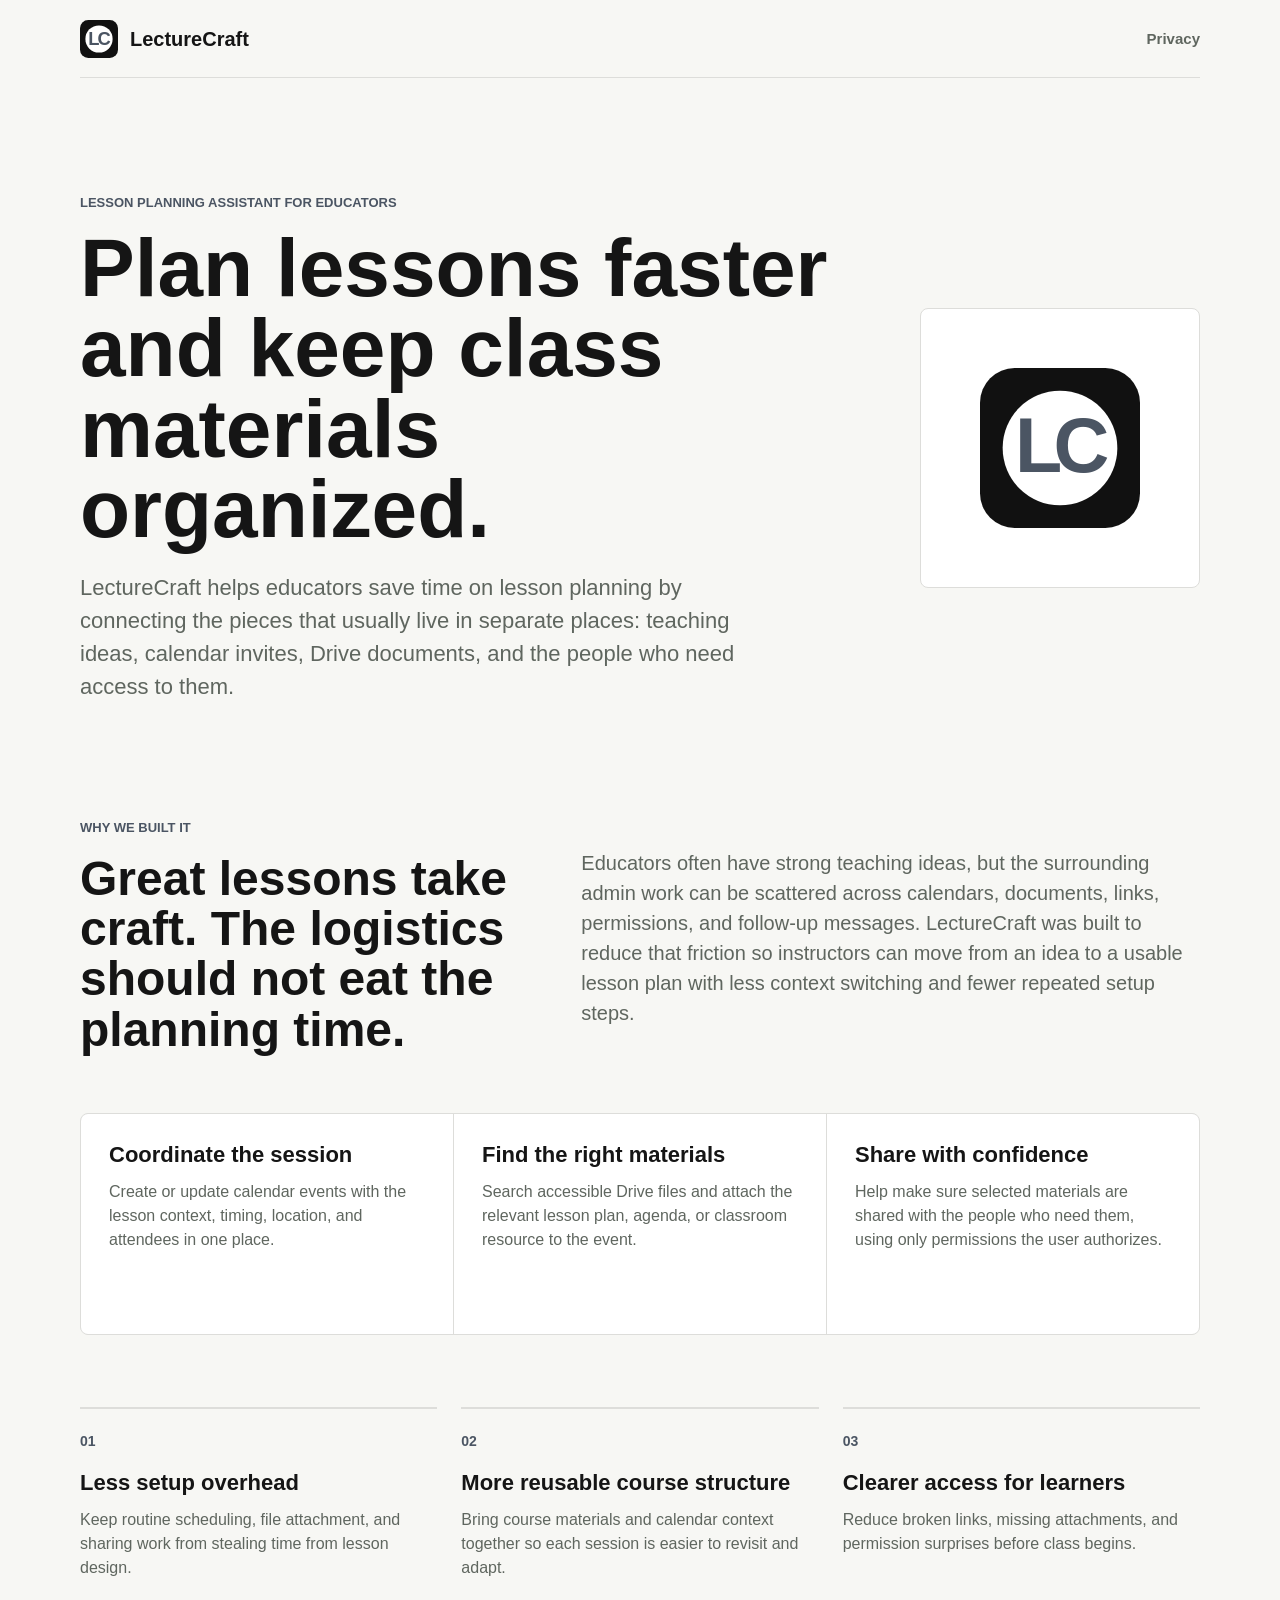
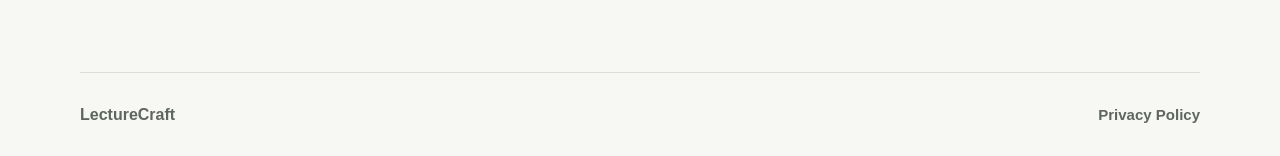
==== commit 7b0cb3f3: "Add files via upload" ====
--- a/index.html
+++ b/index.html
@@ -6,7 +6,7 @@
     <title>LectureCraft</title>
     <meta
       name="description"
-      content="LectureCraft helps educators create, attach, and share lesson planning materials with Google Calendar and Drive."
+      content="LectureCraft helps educators turn lesson planning into organized calendar events, Drive materials, and shared classroom resources."
     />
     <link rel="icon" href="./logo.svg" type="image/svg+xml" />
     <link rel="stylesheet" href="./styles.css" />
@@ -25,11 +25,12 @@
     <main>
       <section class="hero">
         <div class="hero-copy">
-          <p class="eyebrow">Google Calendar and Drive workflow assistant</p>
-          <h1>Plan lessons and keep course logistics moving.</h1>
+          <p class="eyebrow">Lesson planning assistant for educators</p>
+          <h1>Plan lessons faster and keep class materials organized.</h1>
           <p class="lede">
-            LectureCraft helps educators connect lesson planning materials with calendar
-            events, Drive files, and classroom attendees.
+            LectureCraft helps educators save time on lesson planning by connecting
+            the pieces that usually live in separate places: teaching ideas, calendar
+            invites, Drive documents, and the people who need access to them.
           </p>
         </div>
         <div class="logo-panel" aria-hidden="true">
@@ -37,26 +38,67 @@
         </div>
       </section>
 
+      <section class="story" aria-label="Why LectureCraft exists">
+        <div>
+          <p class="eyebrow">Why we built it</p>
+          <h2>Great lessons take craft. The logistics should not eat the planning time.</h2>
+        </div>
+        <p>
+          Educators often have strong teaching ideas, but the surrounding admin work
+          can be scattered across calendars, documents, links, permissions, and
+          follow-up messages. LectureCraft was built to reduce that friction so
+          instructors can move from an idea to a usable lesson plan with less context
+          switching and fewer repeated setup steps.
+        </p>
+      </section>
+
       <section class="details" aria-label="LectureCraft features">
         <article>
-          <h2>Calendar support</h2>
+          <h2>Coordinate the session</h2>
           <p>
-            LectureCraft can help create and update Google Calendar events for lesson
-            planning workflows.
+            Create or update calendar events with the lesson context, timing, location,
+            and attendees in one place.
           </p>
         </article>
         <article>
-          <h2>Drive attachments</h2>
+          <h2>Find the right materials</h2>
           <p>
-            LectureCraft can search for accessible Drive files and attach relevant
-            lesson plan documents to calendar events.
+            Search accessible Drive files and attach the relevant lesson plan, agenda,
+            or classroom resource to the event.
           </p>
         </article>
         <article>
-          <h2>Sharing assistance</h2>
+          <h2>Share with confidence</h2>
           <p>
-            LectureCraft can help share attached materials with invited attendees when
-            authorized by the user.
+            Help make sure selected materials are shared with the people who need them,
+            using only permissions the user authorizes.
+          </p>
+        </article>
+      </section>
+
+      <section class="value" aria-label="LectureCraft value">
+        <article>
+          <span>01</span>
+          <h2>Less setup overhead</h2>
+          <p>
+            Keep routine scheduling, file attachment, and sharing work from stealing
+            time from lesson design.
+          </p>
+        </article>
+        <article>
+          <span>02</span>
+          <h2>More reusable course structure</h2>
+          <p>
+            Bring course materials and calendar context together so each session is
+            easier to revisit and adapt.
+          </p>
+        </article>
+        <article>
+          <span>03</span>
+          <h2>Clearer access for learners</h2>
+          <p>
+            Reduce broken links, missing attachments, and permission surprises before
+            class begins.
           </p>
         </article>
       </section>
--- a/styles.css
+++ b/styles.css
@@ -130,6 +130,27 @@
   border-radius: 8px;
 }
 
+.story {
+  display: grid;
+  grid-template-columns: minmax(0, 0.85fr) minmax(0, 1.15fr);
+  gap: 44px;
+  align-items: start;
+  padding: 0 0 58px;
+}
+
+.story h2 {
+  max-width: 500px;
+  margin-bottom: 0;
+  font-size: clamp(30px, 4.4vw, 48px);
+  line-height: 1.05;
+}
+
+.story > p {
+  margin: 30px 0 0;
+  color: var(--muted);
+  font-size: 20px;
+}
+
 .details article {
   min-height: 220px;
   padding: 28px;
@@ -143,8 +164,29 @@
 }
 
 .details p,
-.policy p {
-  color: var(--muted);
+.policy p,
+.value p {
+  color: var(--muted);
+}
+
+.value {
+  display: grid;
+  grid-template-columns: repeat(3, minmax(0, 1fr));
+  gap: 24px;
+  margin-bottom: 76px;
+}
+
+.value article {
+  padding-top: 22px;
+  border-top: 2px solid var(--line);
+}
+
+.value span {
+  display: block;
+  margin-bottom: 18px;
+  color: var(--accent);
+  font-size: 14px;
+  font-weight: 800;
 }
 
 .policy {
@@ -195,4 +237,9 @@
   .details {
     grid-template-columns: 1fr;
   }
-}
+
+  .story,
+  .value {
+    grid-template-columns: 1fr;
+  }
+}
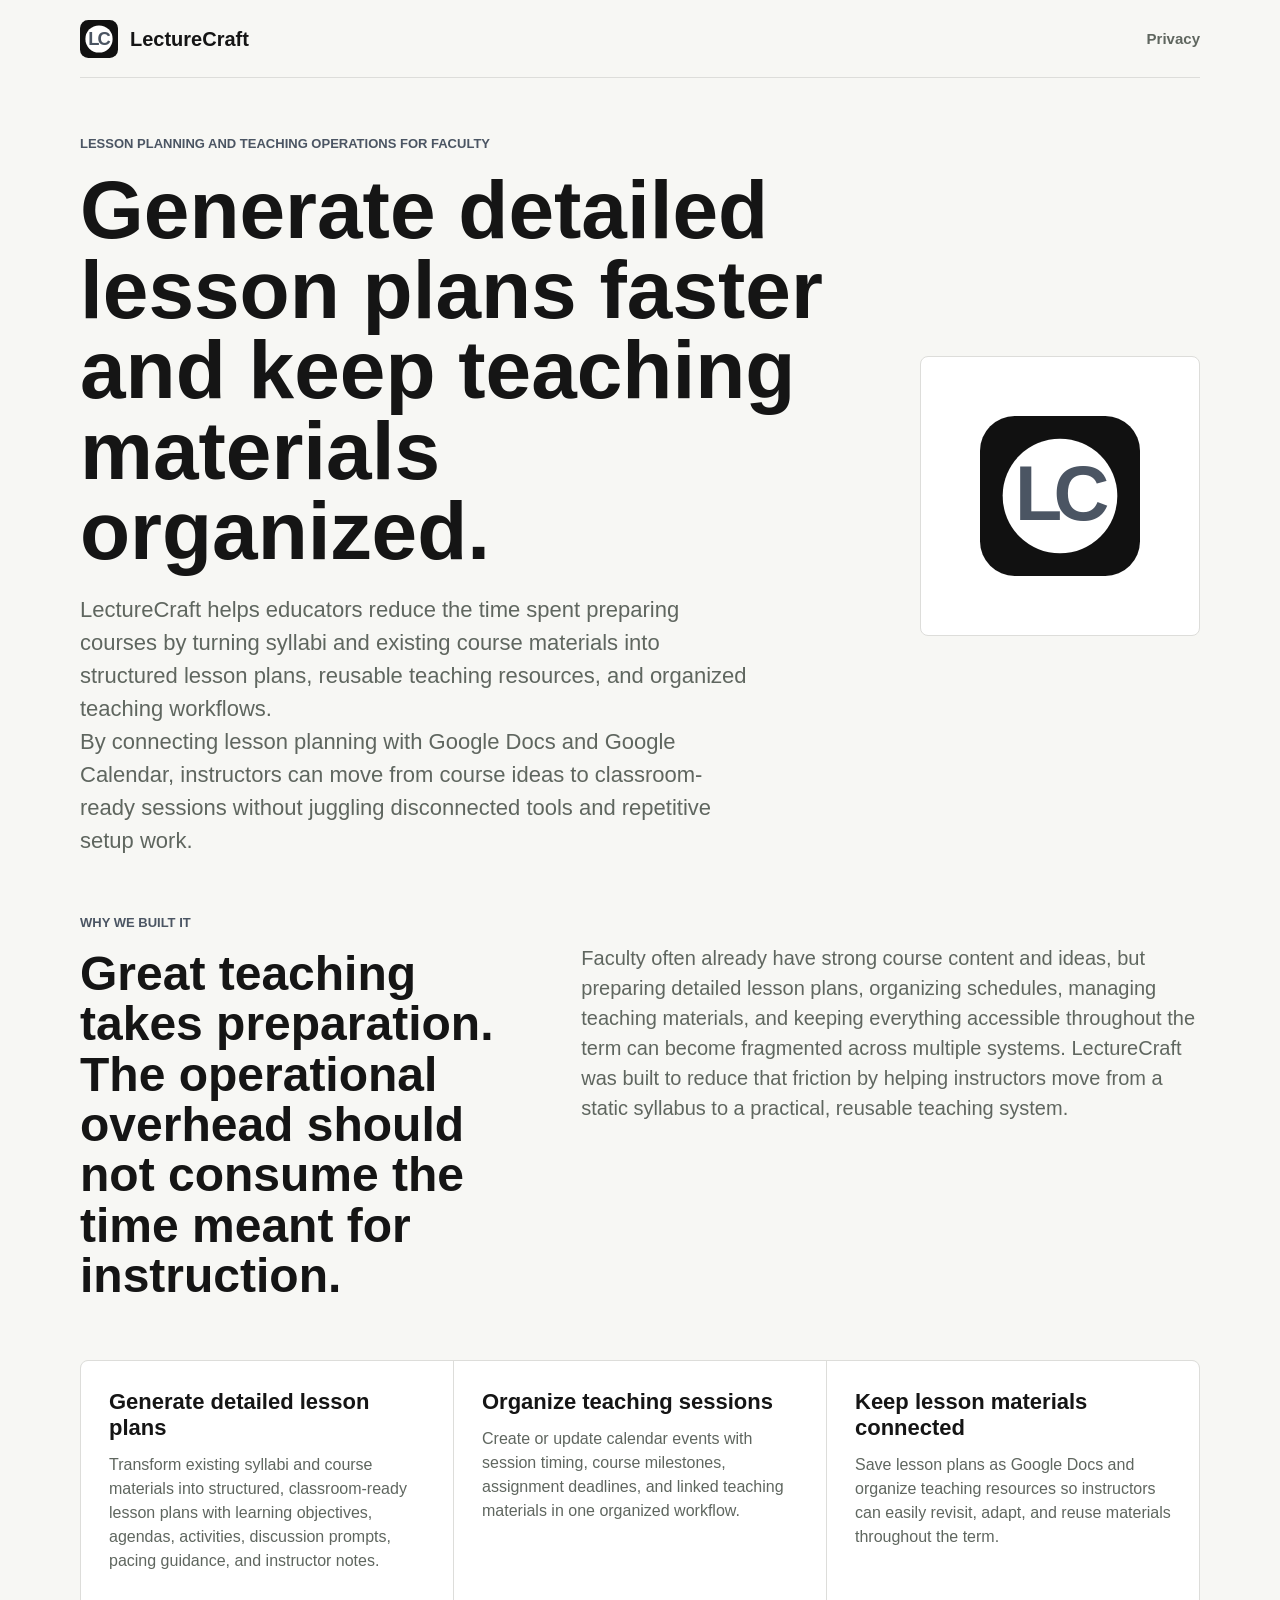
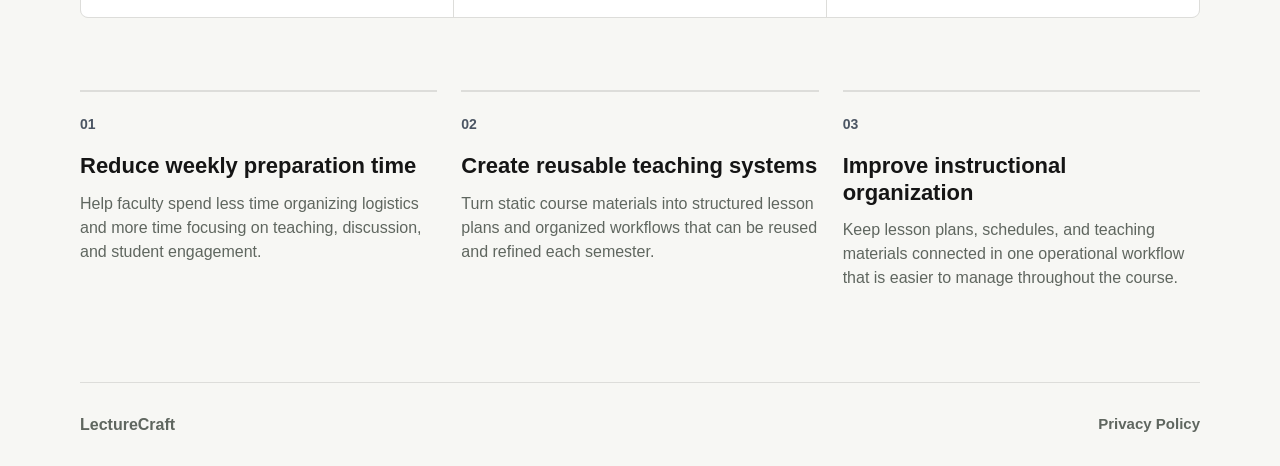
==== commit adb860ef: "Add files via upload" ====
--- a/index.html
+++ b/index.html
@@ -6,7 +6,7 @@
     <title>LectureCraft</title>
     <meta
       name="description"
-      content="LectureCraft helps educators turn lesson planning into organized calendar events, Drive materials, and shared classroom resources."
+      content="LectureCraft helps faculty generate detailed lesson plans faster and keep teaching materials organized."
     />
     <link rel="icon" href="./logo.svg" type="image/svg+xml" />
     <link rel="stylesheet" href="./styles.css" />
@@ -25,12 +25,17 @@
     <main>
       <section class="hero">
         <div class="hero-copy">
-          <p class="eyebrow">Lesson planning assistant for educators</p>
-          <h1>Plan lessons faster and keep class materials organized.</h1>
+          <p class="eyebrow">Lesson planning and teaching operations for faculty</p>
+          <h1>Generate detailed lesson plans faster and keep teaching materials organized.</h1>
           <p class="lede">
-            LectureCraft helps educators save time on lesson planning by connecting
-            the pieces that usually live in separate places: teaching ideas, calendar
-            invites, Drive documents, and the people who need access to them.
+            LectureCraft helps educators reduce the time spent preparing courses by
+            turning syllabi and existing course materials into structured lesson
+            plans, reusable teaching resources, and organized teaching workflows.
+          </p>
+          <p class="lede secondary">
+            By connecting lesson planning with Google Docs and Google Calendar,
+            instructors can move from course ideas to classroom-ready sessions without
+            juggling disconnected tools and repetitive setup work.
           </p>
         </div>
         <div class="logo-panel" aria-hidden="true">
@@ -41,37 +46,41 @@
       <section class="story" aria-label="Why LectureCraft exists">
         <div>
           <p class="eyebrow">Why we built it</p>
-          <h2>Great lessons take craft. The logistics should not eat the planning time.</h2>
+          <h2>Great teaching takes preparation. The operational overhead should not consume the time meant for instruction.</h2>
         </div>
         <p>
-          Educators often have strong teaching ideas, but the surrounding admin work
-          can be scattered across calendars, documents, links, permissions, and
-          follow-up messages. LectureCraft was built to reduce that friction so
-          instructors can move from an idea to a usable lesson plan with less context
-          switching and fewer repeated setup steps.
+          Faculty often already have strong course content and ideas, but preparing
+          detailed lesson plans, organizing schedules, managing teaching materials,
+          and keeping everything accessible throughout the term can become fragmented
+          across multiple systems. LectureCraft was built to reduce that friction by
+          helping instructors move from a static syllabus to a practical, reusable
+          teaching system.
         </p>
       </section>
 
       <section class="details" aria-label="LectureCraft features">
         <article>
-          <h2>Coordinate the session</h2>
+          <h2>Generate detailed lesson plans</h2>
           <p>
-            Create or update calendar events with the lesson context, timing, location,
-            and attendees in one place.
+            Transform existing syllabi and course materials into structured,
+            classroom-ready lesson plans with learning objectives, agendas, activities,
+            discussion prompts, pacing guidance, and instructor notes.
           </p>
         </article>
         <article>
-          <h2>Find the right materials</h2>
+          <h2>Organize teaching sessions</h2>
           <p>
-            Search accessible Drive files and attach the relevant lesson plan, agenda,
-            or classroom resource to the event.
+            Create or update calendar events with session timing, course milestones,
+            assignment deadlines, and linked teaching materials in one organized
+            workflow.
           </p>
         </article>
         <article>
-          <h2>Share with confidence</h2>
+          <h2>Keep lesson materials connected</h2>
           <p>
-            Help make sure selected materials are shared with the people who need them,
-            using only permissions the user authorizes.
+            Save lesson plans as Google Docs and organize teaching resources so
+            instructors can easily revisit, adapt, and reuse materials throughout the
+            term.
           </p>
         </article>
       </section>
@@ -79,26 +88,26 @@
       <section class="value" aria-label="LectureCraft value">
         <article>
           <span>01</span>
-          <h2>Less setup overhead</h2>
+          <h2>Reduce weekly preparation time</h2>
           <p>
-            Keep routine scheduling, file attachment, and sharing work from stealing
-            time from lesson design.
+            Help faculty spend less time organizing logistics and more time focusing
+            on teaching, discussion, and student engagement.
           </p>
         </article>
         <article>
           <span>02</span>
-          <h2>More reusable course structure</h2>
+          <h2>Create reusable teaching systems</h2>
           <p>
-            Bring course materials and calendar context together so each session is
-            easier to revisit and adapt.
+            Turn static course materials into structured lesson plans and organized
+            workflows that can be reused and refined each semester.
           </p>
         </article>
         <article>
           <span>03</span>
-          <h2>Clearer access for learners</h2>
+          <h2>Improve instructional organization</h2>
           <p>
-            Reduce broken links, missing attachments, and permission surprises before
-            class begins.
+            Keep lesson plans, schedules, and teaching materials connected in one
+            operational workflow that is easier to manage throughout the course.
           </p>
         </article>
       </section>
